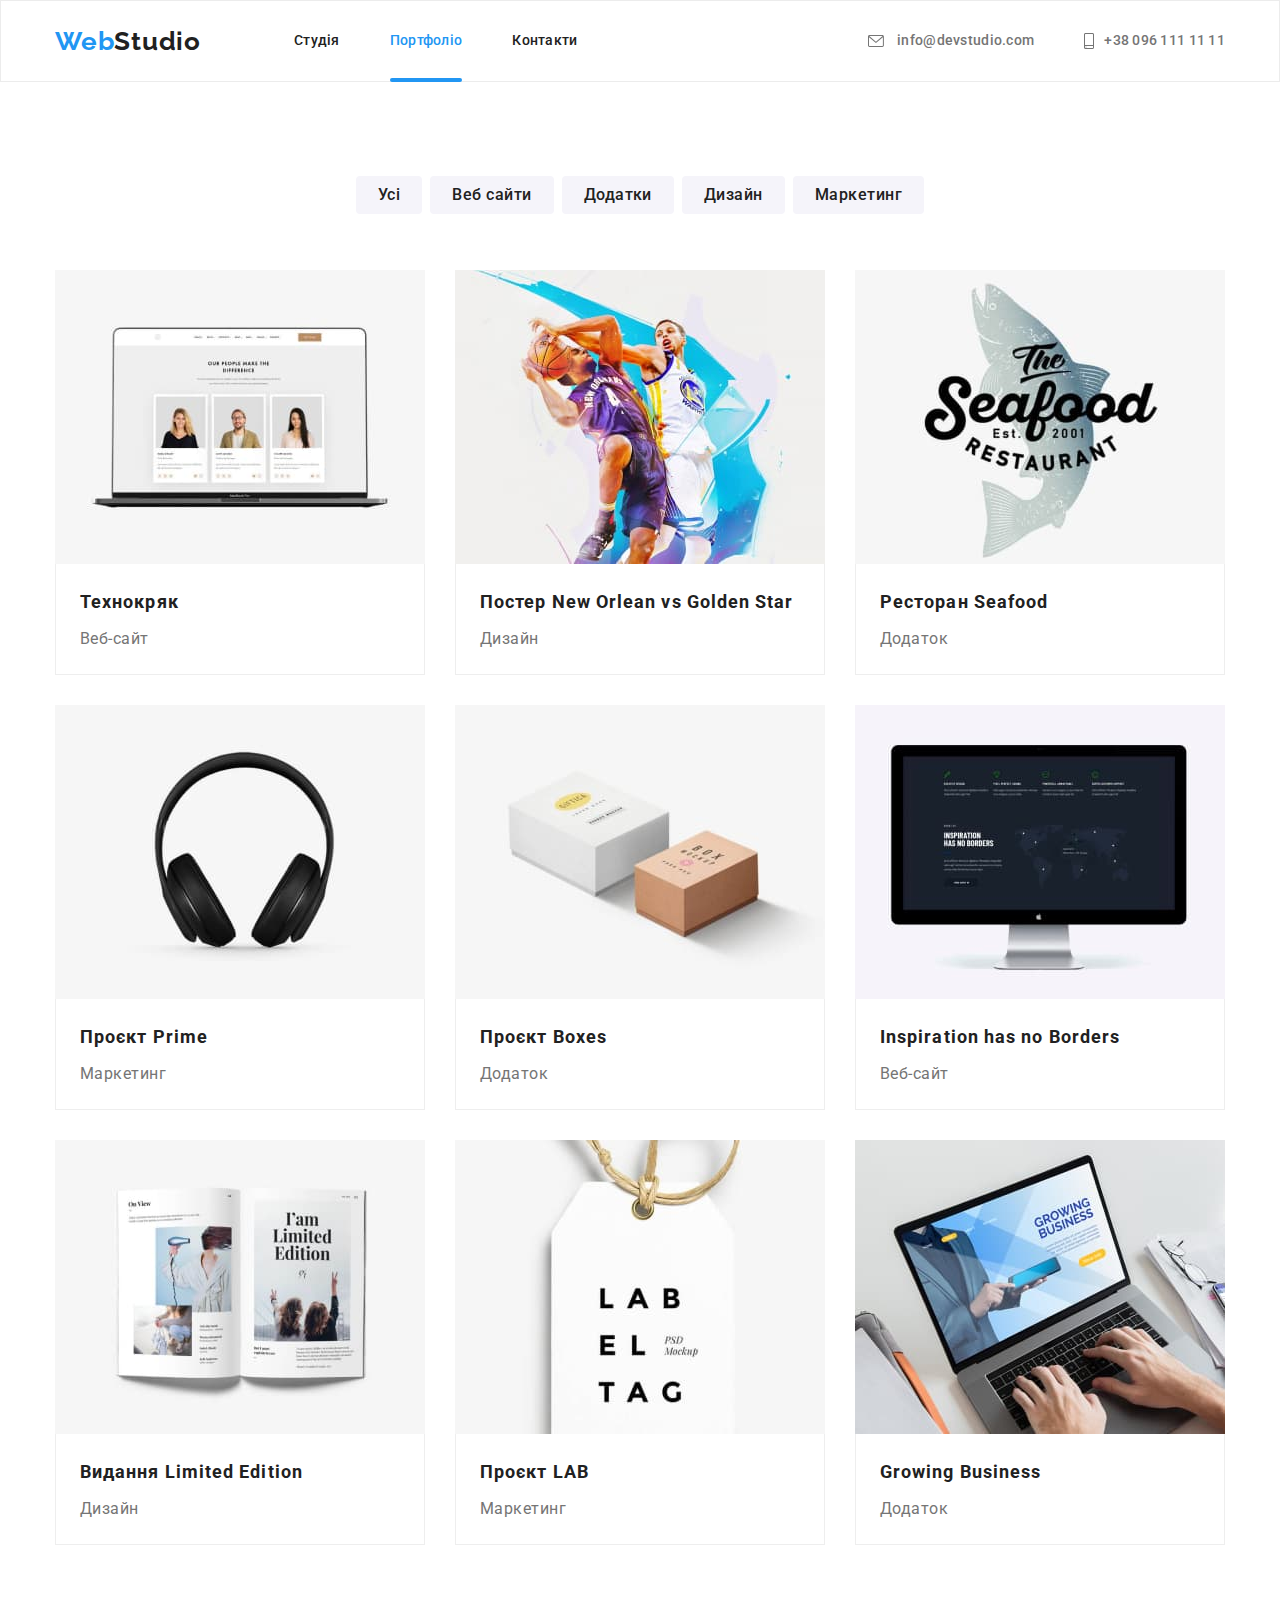
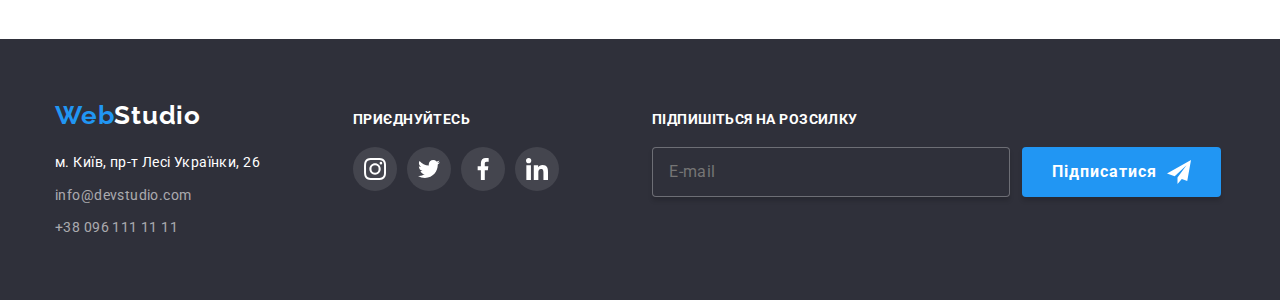
==== portfolio.html @ a276e7f0 "HW#7" ====
<!DOCTYPE html>
<html lang="uk">
  <head>
    <meta charset="UTF-8" />
    <meta http-equiv="X-UA-Compatible" content="IE=edge" />
    <meta name="viewport" content="width=device-width, initial-scale=1.0" />
    <title>Портфоліо</title>
    <link rel="preconnect" href="https://fonts.googleapis.com" />
    <link rel="preconnect" href="https://fonts.gstatic.com" crossorigin />
    <link
      href="https://fonts.googleapis.com/css2?family=Raleway:wght@700&family=Roboto:wght@400;500;700;900&display=swap"
      rel="stylesheet"
    />
    <link
      rel="stylesheet"
      href="https://cdnjs.cloudflare.com/ajax/libs/modern-normalize/1.1.0/modern-normalize.css"
    />
    <link rel="stylesheet" href="./css/styles.css" />
  </head>
  <body>
    <header class="head">
      <div class="container headbar">
        <nav class="nav-menu">
          <a href="./index.html" class="logo"
            >Web<span class="logo top">Studio</span></a
          >
          <ul class="pages-links">
            <li class="item">
              <a href="./index.html" class="link">Студія</a>
            </li>
            <li class="item">
              <a href="./portfolio.html" class="link current">Портфоліо</a>
            </li>
            <li class="item">
              <a href="" class="link">Контакти</a>
            </li>
          </ul>
        </nav>
        <ul class="contact-list">
          <li class="item">
            <a href="mailto:info@devstudio.com" class="link contact"
              ><svg class="icon" width="16" height="12">
                <use href="./images/sprite.svg#icon-mail"></use>
              </svg>
              info@devstudio.com
            </a>
          </li>
          <li class="item">
            <a href="tel:+380961111111" class="link contact"
              ><svg class="icon" width="10" height="16">
                <use href="./images/sprite.svg#icon-phone"></use></svg
              >+38 096 111 11 11</a
            >
          </li>
        </ul>
      </div>
    </header>
    <main class="main">
      <section class="section">
        <div class="container">
          <h1 class="hidden-title">Проєкти</h1>
          <div>
            <ul class="filters-bttns">
              <li class="filter">
                <button type="button" class="bttn">Усі</button>
              </li>
              <li class="filter">
                <button type="button" class="bttn">Веб сайти</button>
              </li>
              <li class="filter">
                <button type="button" class="bttn">Додатки</button>
              </li>
              <li class="filter">
                <button type="button" class="bttn">Дизайн</button>
              </li>
              <li class="filter">
                <button type="button" class="bttn">Маркетинг</button>
              </li>
            </ul>
          </div>
          <div>
            <ul class="projects">
              <li class="cards">
                <a href="">
                  <div class="card-block">
                    <img src="./images/img8.jpg" alt="Ноутбук" width="370" />
                    <p class="card-text">
                      Ресурс пропонує комплексні пропозиції з різним рівнем
                      функціоналу та сервісів. Все це дозволить відвідувачу
                      отримати вичерпні відомості про компанію чи приватну
                      особу.
                    </p>
                  </div>
                  <div class="pocket">
                    <h3 class="title">Технокряк</h3>
                    <p class="text">Веб-сайт</p>
                  </div></a
                >
              </li>
              <li class="cards">
                <a href="">
                  <div class="card-block">
                    <img
                      src="./images/img9.jpg"
                      alt="Баскетболісти"
                      width="370"
                    />
                    <p class="card-text">
                      Ресурс пропонує комплексні пропозиції з різним рівнем
                      функціоналу та сервісів. Все це дозволить відвідувачу
                      отримати вичерпні відомості про компанію чи приватну
                      особу.
                    </p>
                  </div>
                  <div class="pocket">
                    <h3 class="title">Постер New Orlean vs Golden Star</h3>
                    <p class="text">Дизайн</p>
                  </div>
                </a>
              </li>
              <li class="cards">
                <a href="">
                  <div class="card-block">
                    <img
                      src="./images/img10.jpg"
                      alt="Лого ресторана морська їжа"
                      width="370"
                    />
                    <p class="card-text">
                      Ресурс пропонує комплексні пропозиції з різним рівнем
                      функціоналу та сервісів. Все це дозволить відвідувачу
                      отримати вичерпні відомості про компанію чи приватну
                      особу.
                    </p>
                  </div>
                  <div class="pocket">
                    <h3 class="title">Ресторан Seafood</h3>
                    <p class="text">Додаток</p>
                  </div>
                </a>
              </li>
              <li class="cards">
                <a href="">
                  <div class="card-block">
                    <img
                      src="./images/img11.jpg"
                      alt="Навушникик"
                      width="370"
                    />
                    <p class="card-text">
                      Ресурс пропонує комплексні пропозиції з різним рівнем
                      функціоналу та сервісів. Все це дозволить відвідувачу
                      отримати вичерпні відомості про компанію чи приватну
                      особу.
                    </p>
                  </div>
                  <div class="pocket">
                    <h3 class="title">Проєкт Prime</h3>
                    <p class="text">Маркетинг</p>
                  </div>
                </a>
              </li>
              <li class="cards">
                <a href="">
                  <div class="card-block">
                    <img src="./images/img12.jpg" alt="Коробки" width="370" />
                    <p class="card-text">
                      Ресурс пропонує комплексні пропозиції з різним рівнем
                      функціоналу та сервісів. Все це дозволить відвідувачу
                      отримати вичерпні відомості про компанію чи приватну
                      особу.
                    </p>
                  </div>
                  <div class="pocket">
                    <h3 class="title">Проєкт Boxes</h3>
                    <p class="text">Додаток</p>
                  </div>
                </a>
              </li>
              <li class="cards">
                <a href="">
                  <div class="card-block">
                    <img src="./images/img13.jpg" alt="Монітор" width="370" />
                    <p class="card-text">
                      Ресурс пропонує комплексні пропозиції з різним рівнем
                      функціоналу та сервісів. Все це дозволить відвідувачу
                      отримати вичерпні відомості про компанію чи приватну
                      особу.
                    </p>
                  </div>
                  <div class="pocket">
                    <h3 class="title">Inspiration has no Borders</h3>
                    <p class="text">Веб-сайт</p>
                  </div>
                </a>
              </li>
              <li class="cards">
                <a href="">
                  <div class="card-block">
                    <img src="./images/img16.jpg" alt="Журнал" width="370" />
                    <p class="card-text">
                      Ресурс пропонує комплексні пропозиції з різним рівнем
                      функціоналу та сервісів. Все це дозволить відвідувачу
                      отримати вичерпні відомості про компанію чи приватну
                      особу.
                    </p>
                  </div>
                  <div class="pocket">
                    <h3 class="title">Видання Limited Edition</h3>
                    <p class="text">Дизайн</p>
                  </div>
                </a>
              </li>
              <li class="cards">
                <a href="">
                  <div class="card-block">
                    <img src="./images/img14.jpg" alt="Бірка" width="370" />
                    <p class="card-text">
                      Ресурс пропонує комплексні пропозиції з різним рівнем
                      функціоналу та сервісів. Все це дозволить відвідувачу
                      отримати вичерпні відомості про компанію чи приватну
                      особу.
                    </p>
                  </div>
                  <div class="pocket">
                    <h3 class="title">Проєкт LAB</h3>
                    <p class="text">Маркетинг</p>
                  </div>
                </a>
              </li>
              <li class="cards">
                <a href="">
                  <div class="card-block">
                    <img
                      src="./images/img15.jpg"
                      alt="Людина працює на ноутбуці"
                    />
                    <p class="card-text">
                      Ресурс пропонує комплексні пропозиції з різним рівнем
                      функціоналу та сервісів. Все це дозволить відвідувачу
                      отримати вичерпні відомості про компанію чи приватну
                      особу.
                    </p>
                  </div>
                  <div class="pocket">
                    <h3 class="title">Growing Business</h3>
                    <p class="text">Додаток</p>
                  </div>
                </a>
              </li>
            </ul>
          </div>
        </div>
      </section>
    </main>
    <footer class="footer">
      <div class="container">
        <div>
          <a href="./index.html" class="logo"
            >Web<span class="logo bottom">Studio</span></a
          >
          <address class="address">
            <ul class="list">
              <li class="item">
                <a
                  href="https://goo.gl/maps/kp1o5WoaLA6S5hVg9"
                  target="_blank"
                  rel="noreferrel noopener"
                  class="link"
                  >м. Київ, пр-т Лесі Українки, 26</a
                >
              </li>
              <li class="item">
                <a href="mailto:info@devstudio.com" class="link address"
                  >info@devstudio.com</a
                >
              </li>
              <li class="item">
                <a href="tel:+380961111111" class="link address"
                  >+38 096 111 11 11</a
                >
              </li>
            </ul>
          </address>
        </div>
        <div>
          <h2 class="title">Приєднуйтесь</h2>
          <ul class="social-links">
            <li>
              <a
                href="https://www.instagram.com/"
                target="_blank"
                rel="noreferrel noopener"
                class="link-icon"
                ><svg class="social-icon" width="22" height="22">
                  <use href="./images/sprite.svg#icon-instagram"></use></svg
              ></a>
            </li>
            <li>
              <a
                href="https://twitter.com/"
                target="_blank"
                rel="noreferrel noopener"
                class="link-icon"
                ><svg class="social-icon" width="22" height="22">
                  <use href="./images/sprite.svg#icon-twitter"></use></svg
              ></a>
            </li>
            <li>
              <a
                href="https://www.facebook.com/"
                target="_blank"
                rel="noreferrel noopener"
                class="link-icon"
                ><svg class="social-icon" width="22" height="22">
                  <use href="./images/sprite.svg#icon-facebook"></use></svg
              ></a>
            </li>
            <li>
              <a
                href="https://www.linkedin.com/"
                target="_blank"
                rel="noreferrel noopener"
                class="link-icon"
                ><svg class="social-icon" width="22" height="22">
                  <use href="./images/sprite.svg#icon-linkedin"></use></svg
              ></a>
            </li>
          </ul>
        </div>
        <div>
          <form class="subscription">
            <p>Підпишіться на розсилку</p>
            <label class="visually-hidden" for="field">E-mail</label>
            <div>
              <input
                type="text"
                placeholder="E-mail"
                class="field"
                name="field"
                id="field"
              /><button type="submit" class="bttn">
                Підписатися<svg width="24" height="24" class="send-icon">
                  <use href="./images/icons.svg#icon-send"></use>
                </svg>
              </button>
            </div>
          </form>
        </div>
      </div>
    </footer>
  </body>
</html>
---- css/styles.css ----
/* Цвета 
accent-blue-color #2196F3; 
header-background: #FFFFFF;
body-background: #F5F5F5
footer-background: #2F303A;
text-color: #212121
secondary-text-color: #757575;
contancts-txt-clr: rgba(255, 255, 255, 0.6);
*/
:root {
  --accent-blue-color: #2196f3;
  --header-background: #ffffff;
  --body-background: #f5f5f5;
  --footer-background: #2f303a;
  --text-color: #212121;
  --secondary-text-color: #757575;
  --contancts-txt-clr: rgba(255, 255, 255, 0.6);
  --button-color: #f5f4fa;
  --buton-active-color: #188ce8;
  --social-links-color: #afb1b8;
  --cubic-bezier: cubic-bezier(0.4, 0, 0.2, 1);
}

body {
  background-color: var(--body-background);
  font-family: Roboto, sans-serif;
  color: var(--text-color);
}

header {
  border: 1px solid #ececec;
}

h1,
h2,
h3,
h4,
h5,
h6,
p {
  margin-top: 0;
  margin-bottom: 0;
}

img {
  display: block;
  max-width: 100%;
}

ul {
  list-style: none;
  margin: 0;
  padding: 0;
}

a,
.link {
  /* display: block; */
  color: inherit;
  text-decoration: none;
  font-style: normal;
  transition: color 250ms var(--cubic-bezier);
}

.icon {
  margin-right: 10px;
  fill: currentColor;
  vertical-align: middle;
}

.section {
  padding-top: 94px;
  padding-bottom: 94px;
  margin: 0 auto;
}

.section.examples {
  padding-top: 0;
}

.example-block {
  position: relative;
}

.example-text {
  position: absolute;
  bottom: 0;
  left: 0;
  width: 100%;
  height: 70px;
  font-weight: 700;
  font-size: 14px;
  text-align: center;
  padding-top: 27px;
  padding-bottom: 27px;
  letter-spacing: 0.03em;
  text-transform: uppercase;
  color: var(--header-background);
  background: rgba(47, 48, 58, 0.8);
}

.main {
  background-color: var(--header-background);
}

.hero.section {
  padding-top: 200px;
  padding-bottom: 200px;
  text-align: center;
  background-image: linear-gradient(
      rgba(47, 48, 58, 0.4),
      rgba(47, 48, 58, 0.4)
    ),
    url(../images/hero-bcg.jpg);
  max-width: 1600px;
}

.hero-title {
  margin-bottom: 30px;
  font-weight: 900;
  font-size: 44px;
  line-height: 1.36;
  text-align: center;
  letter-spacing: 0.06em;
  text-transform: uppercase;
  color: var(--header-background);
}

.backdrop {
  position: fixed;
  top: 0;
  left: 0;
  width: 100%;
  height: 100%;
  background: rgba(0, 0, 0, 0.2);
  z-index: 1;
  visibility: visible;
  opacity: 1;
  transition: opacity 250ms var(--cubic-bezier),
    visibility 250ms var(--cubic-bezier);
}

.backdrop.is-hidden {
  visibility: hidden;
  opacity: 0;
  pointer-events: none;
}

.modal {
  position: absolute;
  top: 50%;
  left: 50%;
  transform: translate(-50%, -50%) scale(1);
  width: 528px;
  height: 581px;
  padding: 40px;
  background: #ffffff;
  box-shadow: 0px 1px 3px rgba(0, 0, 0, 0.12), 0px 1px 1px rgba(0, 0, 0, 0.14),
    0px 2px 1px rgba(0, 0, 0, 0.2);
  border-radius: 4px;
  transition: transform 250ms var(--cubic-bezier);
}

.backdrop.is-hidden .modal {
  transform: translate(-50%, -50%) scale(1.1);
}
.close-bttn {
  display: flex;
  justify-content: center;
  align-items: center;
  position: absolute;
  top: 8px;
  right: 8px;
  padding: 0;
  margin: 0;
  width: 30px;
  height: 30px;
  background-color: var(--header-background);
  border: 1px solid rgba(0, 0, 0, 0.1);
  border-radius: 50%;
  transform: scale(1);
  transition: transform 250ms var(--cubic-bezier),
    color 250ms var(--cubic-bezier);
}

.icon-close {
  fill: currentColor;
}

.close-bttn:hover,
.close-bttn:focus {
  cursor: pointer;
  transform: scale(1.1);
  color: var(--accent-blue-color);
}

.order-form p {
  margin-bottom: 12px;
  font-weight: 700;
  font-size: 20px;
  text-align: center;
  letter-spacing: 0.03em;
}

.form-block {
  position: relative;
  margin-bottom: 10px;
}

.form-block .icon {
  position: absolute;
  top: 50%;
  left: 12px;
  transform: translateY(-50%);
  fill: currentColor;
  transition: fill 250ms var(--cubic-bezier);
}

.form-block input:focus + .icon {
  fill: var(--accent-blue-color);
}
.order-form label {
  display: block;
  margin-bottom: 4px;
  text-align: left;
  font-size: 12px;
  line-height: 1.17;
  letter-spacing: 0.01em;
  color: var(--secondary-text-color);
}

.form-block input,
.order-form textarea {
  width: 100%;
  height: 40px;
  padding: 12px 42px;
  font-size: 12px;
  border: 1px solid rgba(33, 33, 33, 0.2);
  border-radius: 4px;
  outline: initial;
  transition: border 250ms var(--cubic-bezier);
}

.order-form textarea {
  resize: none;
  height: 120px;
  padding: 12px 16px;
  margin-bottom: 20px;
}

.order-form textarea::placeholder {
  font-size: 12px;
  line-height: 1.17;
  letter-spacing: 0.01em;
  color: rgba(117, 117, 117, 0.5);
}

.visually-hidden {
  position: absolute;
  width: 1px;
  height: 1px;
  margin: -1px;
  border: 0;
  padding: 0;

  white-space: nowrap;
  clip-path: inset(100%);
  clip: rect(0 0 0 0);
  overflow: hidden;
}

.order-form .agree-text {
  display: flex;
  align-items: center;
  justify-content: center;
  margin-bottom: 30px;
  font-size: 14px;
  line-height: 1.71;
  letter-spacing: 0.03em;
}

.check-icon {
  display: inline-block;
  width: 16px;
  height: 15px;
  margin-right: 8px;
  border: 2px solid var(--text-color);
  border-radius: 2px;
  transition: border 250ms var(--cubic-bezier),
    backgroun-color 250ms var(--cubic-bezier);
}

.agree-checkbox:checked ~ .check-icon {
  border-color: var(--accent-blue-color);
  background-color: var(--accent-blue-color);
}

.agree-checkbox:focus ~ .check-icon {
  outline: 1px solid var(--accent-blue-color);
}
.agree-text a {
  margin-left: 5px;
  color: var(--accent-blue-color);
  text-decoration: underline;
}

.order-form .bttn {
  padding: 10px 52px;
}
.benefit {
  margin-top: 0;
  margin-bottom: 10px;
  font-weight: 700;
  font-size: 14px;
  line-height: 1.14;
  letter-spacing: 0.03em;
  text-transform: uppercase;
}

.benefit-text {
  margin-top: 0;
  margin-bottom: 0;
  font-size: 14px;
  line-height: 1.71;
  letter-spacing: 0.03em;

  color: var(--secondary-text-color);
}

.benefit-list,
.examples-list,
.team-list {
  display: flex;
  gap: 30px;
}

/* .benefit-list > .item:last-child {
  margin-right: 0;
} */

.work-examples,
.ours-team {
  margin-bottom: 50px;
  font-weight: 700;
  font-size: 36px;
  line-height: 1.16;
  text-align: center;
  letter-spacing: 0.03em;
}

.team {
  background-color: var(--button-color);
}

.name {
  margin-bottom: 10px;
  font-weight: 500;
  font-size: 16px;
  line-height: 1.18;
  letter-spacing: 0.03em;
}

.name-text {
  margin-bottom: 16px;
  line-height: 1.18;
  letter-spacing: 0.03em;
  color: var(--secondary-text-color);
}

.team-pocket {
  text-align: center;
  padding: 30px 15px;
}

.team-card {
  background-color: var(--header-background);
  border-bottom-left-radius: 4px;
  border-bottom-right-radius: 4px;
  box-shadow: 0px 1px 3px rgba(0, 0, 0, 0.12), 0px 1px 1px rgba(0, 0, 0, 0.14),
    0px 2px 1px rgba(0, 0, 0, 0.2);
}

.social-links {
  display: flex;
  gap: 10px;
  justify-content: center;
}

.link-icon {
  display: flex;
  width: 44px;
  height: 44px;
  border-radius: 50%;
  justify-content: center;
  align-items: center;
  color: var(--social-links-color);

  transition: color 250ms var(--cubic-bezier),
    background-color 250ms var(--cubic-bezier);
}

.link-icon:hover,
.link-icon:focus {
  background-color: var(--accent-blue-color);
  color: var(--header-background);
}
.social-icon {
  fill: currentColor;
}

.logo {
  font-family: "Raleway";
  font-style: normal;
  font-weight: 700;
  font-size: 26px;
  line-height: 1.19;
  color: var(--accent-blue-color);
  text-decoration: none;
  letter-spacing: 0.03em;
}

.bttn {
  padding: 10px 32px;
  font-weight: 700;
  line-height: 1.88;
  align-items: center;
  text-align: center;
  letter-spacing: 0.06em;
  color: var(--header-background);
  background-color: var(--accent-blue-color);
  border-radius: 4px;
  border: none;
  cursor: pointer;
  box-shadow: 0px 4px 4px rgba(0, 0, 0, 0.15);

  transition: background-color 250ms var(--cubic-bezier);
}

.hero.bttn {
  background-color: var(--accent-blue-color);
}

.bttn:hover,
.bttn:focus {
  background-color: var(--buton-active-color);
}

.filter > .bttn {
  padding: 6px 22px;
  font-weight: 500;
  line-height: 1.62;
  letter-spacing: 0.03em;
  color: var(--text-color);
  background: var(--button-color);
  border-radius: 4px;
  border: none;
  box-shadow: none;
  margin-left: 0;
  margin-right: 0;
  /* transform: scaleX(1); */
  transition: 
  /* transform 250ms var(--cubic-bezier), */ bacground-color 250ms
      var(--cubic-bezier),
    box-shadow 250ms var(--cubic-bezier);
}

.filters-bttns {
  display: flex;
  justify-content: center;
  gap: 8px;
  margin-bottom: 56px;
}

.filter > .bttn:hover,
.filter > .bttn:focus {
  /* transform: scaleX(1.02); */
  color: #ffffff;
  background-color: var(--accent-blue-color);
  box-shadow: 0px 2px 2px 0px #0000001f, 0px 1px 2px 0px #00000014,
    0px 3px 1px 0px #0000001a;
  cursor: pointer;
}

.pocket .title {
  margin-bottom: 4px;
  font-weight: 700;
  font-size: 18px;
  line-height: 2;
  letter-spacing: 0.06em;
}
.text {
  line-height: 1.87;
  letter-spacing: 0.03em;
  color: var(--secondary-text-color);
}

/*  Лого та лінки*/

.logo.top {
  color: var(--text-color);
}

/* Шапка */
.head {
  background-color: var(--header-background);
  font-weight: 500;
  font-size: 14px;
  line-height: 1.14;
  letter-spacing: 0.02em;
}

.link.contact {
  color: var(--secondary-text-color);
}
.link:hover,
.link:focus,
.link.address:hover,
.link.address:focus {
  color: var(--accent-blue-color);
}

.link.current {
  position: relative;
  color: var(--accent-blue-color);
}

.link.current::after {
  content: "";
  position: absolute;
  bottom: -1px;
  left: 0;
  width: 100%;
  height: 4px;
  background: #2196f3;
  border-radius: 2px;
}

.pages-links > .item > .link {
  display: block;
  padding: 32px 0;
}
/* Підвал */

.footer {
  padding-top: 60px;
  padding-bottom: 60px;
}

.footer,
.hero {
  background-color: var(--footer-background);
}

.footer > .container {
  display: flex;
  gap: 93px;
  align-items: baseline;
}

.footer > .container .logo {
  display: inline-block;
  height: 31px;
  margin-bottom: 20px;
}

.logo.bottom, a[href="https://goo.gl/maps/kp1o5WoaLA6S5hVg9"]
{
  color: var(--header-background);
}

.address {
  font-size: 14px;
  line-height: 1.71;
  letter-spacing: 0.03em;
}

.address .item:not(:last-child) {
  margin-bottom: 9px;
}
.link.address {
  color: var(--contancts-txt-clr);
}

.footer .title {
  font-size: 14px;
  line-height: 1.17;
  letter-spacing: 0.03em;
  text-transform: uppercase;
  color: var(--header-background);
  margin-top: 12px;
  margin-bottom: 20px;
}

.subscription p {
  display: block;
  margin-bottom: 20px;
  font-family: "Roboto";
  font-style: normal;
  font-weight: 700;
  font-size: 14px;
  line-height: 16px;
  letter-spacing: 0.03em;
  text-transform: uppercase;

  color: #ffffff;
}

.field {
  width: 358px;
  height: 50px;
  padding: 15px 16px;
  margin-right: 12px;
  background: var(--footer-background);
  box-shadow: 0px 4px 4px rgba(0, 0, 0, 0.15);
  border: 1px solid rgba(255, 255, 255, 0.3);
  border-radius: 4px;
  outline: initial;
  letter-spacing: 0.03em;
  color: rgba(255, 255, 255, 0.6);
}

.subscription > div {
  display: flex;
  align-items: flex-end;
}
.field:focus,
.form-block input:focus,
.order-form textarea:focus {
  border: 1px solid var(--accent-blue-color);
}

.subscription .bttn {
  padding: 10px 30px;
}

.send-icon {
  margin-left: 10px;
  vertical-align: middle;
}

.footer .link-icon {
  color: var(--header-background);
  background-color: rgba(255, 255, 255, 0.1);
}

.footer .link-icon:hover,
.footer .link-icon:focus {
  background-color: var(--accent-blue-color);
}

.container {
  max-width: 1200px;
  margin: 0 auto;
  padding: 0 15px;
}

.container.headbar,
.nav-menu {
  display: flex;
  align-items: center;
}

.contact-list {
  display: flex;
  margin-left: auto;
}

.contact-list > .item + .item {
  margin-left: 50px;
}

.pages-links {
  display: flex;
  margin-left: 93px;
}

.pages-links > .item + .item {
  margin-left: 50px;
}

.projects {
  display: flex;
  flex-wrap: wrap;
  gap: 30px;
}

.cards > a {
  transition: box-shadow 250ms var(--cubic-bezier);
}

.card-block {
  position: relative;
  overflow: hidden;
}

.card-text {
  position: absolute;
  top: 0;
  left: 0;
  width: 100%;
  height: 100%;
  padding: 63px 24px;
  font-size: 18px;
  line-height: 1.56;
  letter-spacing: 0.03em;

  color: var(--header-background);
  background: rgba(33, 150, 243, 0.9);

  transform: translateY(101%);
  transition: transform 250ms var(--cubic-bezier);
}

.cards > a:hover,
.cards > a:focus {
  box-shadow: 1px 4px 6px 0px #00000029, 0px 4px 4px 0px #0000000f,
    0px 1px 1px 0px #0000001f;
}

.cards > a:hover .card-text,
.cards > a:focus .card-text {
  transform: translateY(0);
}

.hidden-title {
  margin-top: 0;
  font-size: 0em;
  color: transparent;
}

.pocket {
  padding-top: 20px;
  padding-right: 24px;
  padding-bottom: 20px;
  padding-left: 24px;
  border: 1px solid #eeeeee;
  border-top: none;
}

.card-box {
  display: flex;
  min-width: 270px;
  height: 120px;
  margin-bottom: 30px;
  border-radius: 4px;
  justify-content: center;
  align-items: center;
  background-color: var(--button-color);
}

.clients-list {
  display: flex;
  gap: 30px;
  justify-content: center;
}

.client-link {
  display: flex;
  width: 170px;
  height: 92px;
  justify-content: center;
  align-items: center;
  border: 1px solid var(--social-links-color);
  border-radius: 4px;
  color: var(--social-links-color);
  transition: border 250ms var(--cubic-bezier), color 250ms var(--cubic-bezier);
}

.client-link:hover,
.client-link:focus {
  border: 1px solid var(--accent-blue-color);
  color: var(--accent-blue-color);
}

.client-icon {
  fill: currentColor;
}

.title.clients {
  margin-bottom: 50px;
  font-size: 36px;
  line-height: 1.16;
  text-align: center;
  letter-spacing: 0.03em;
}
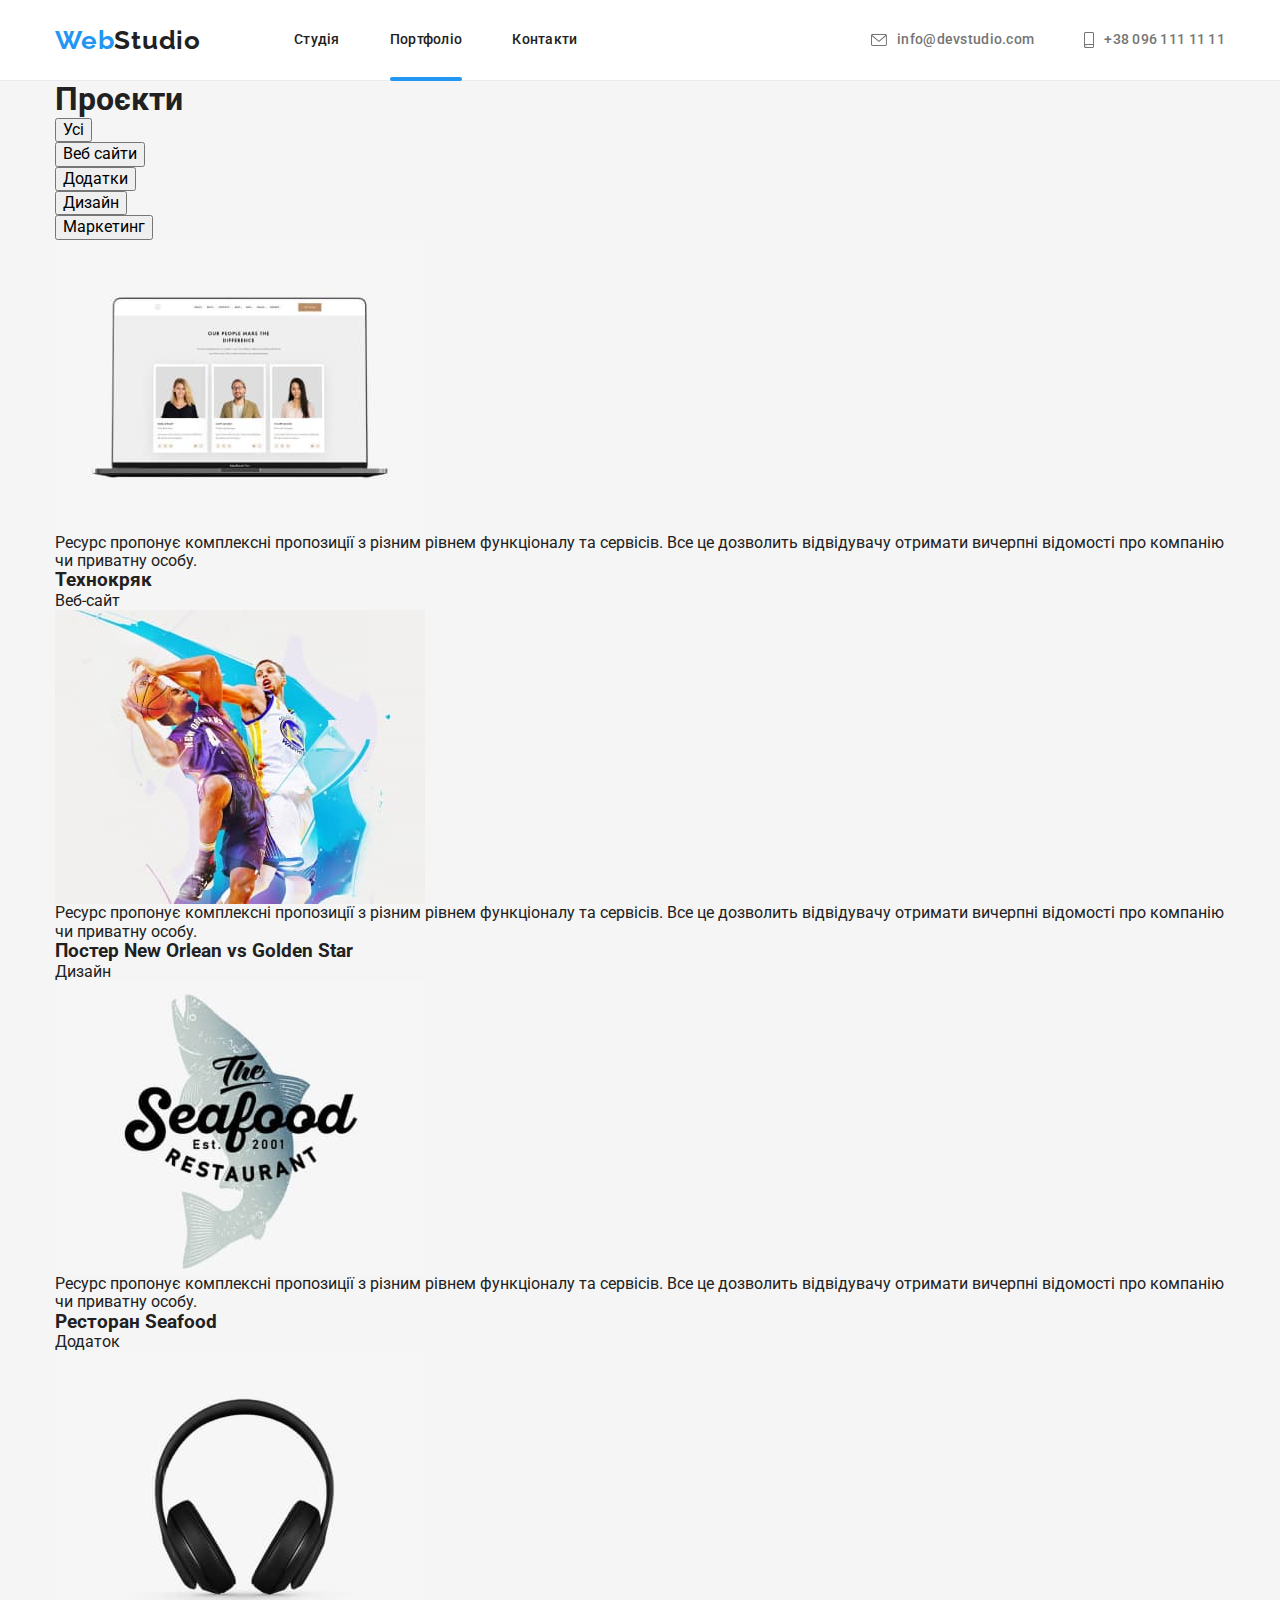
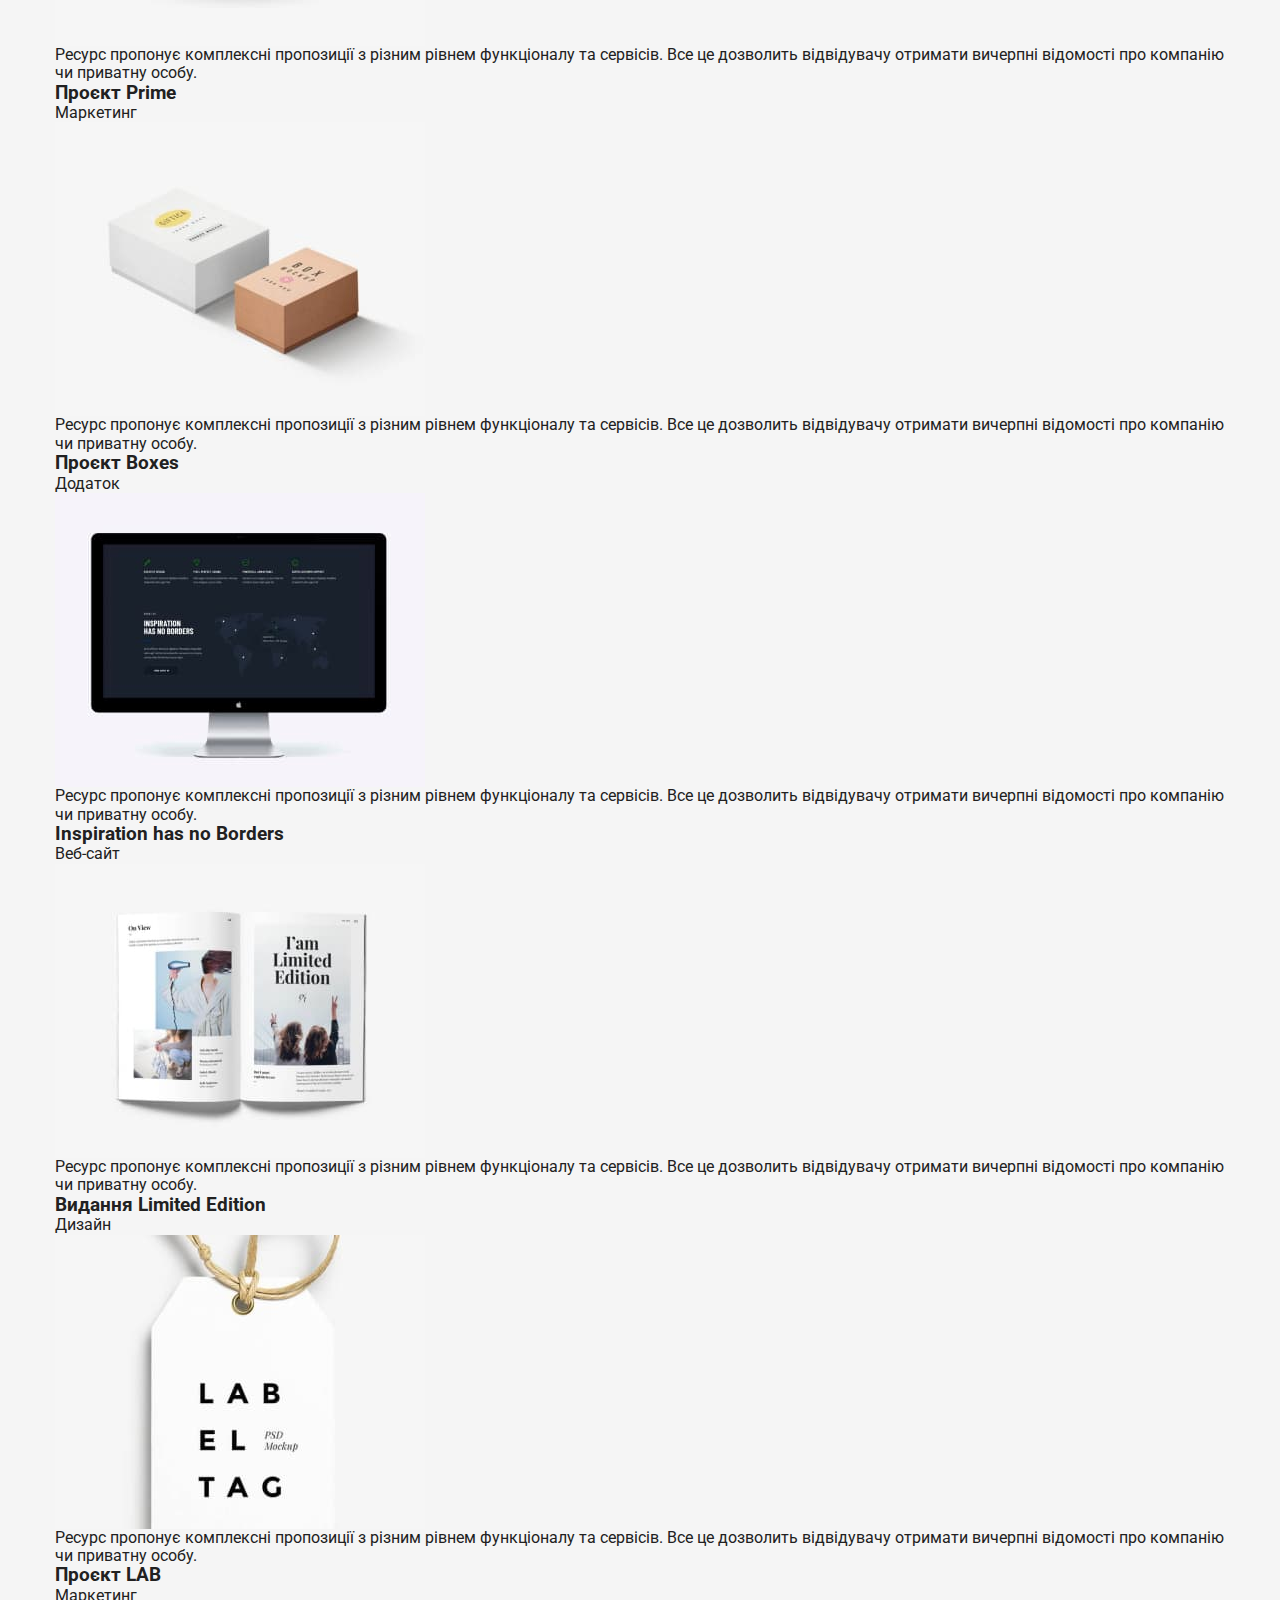
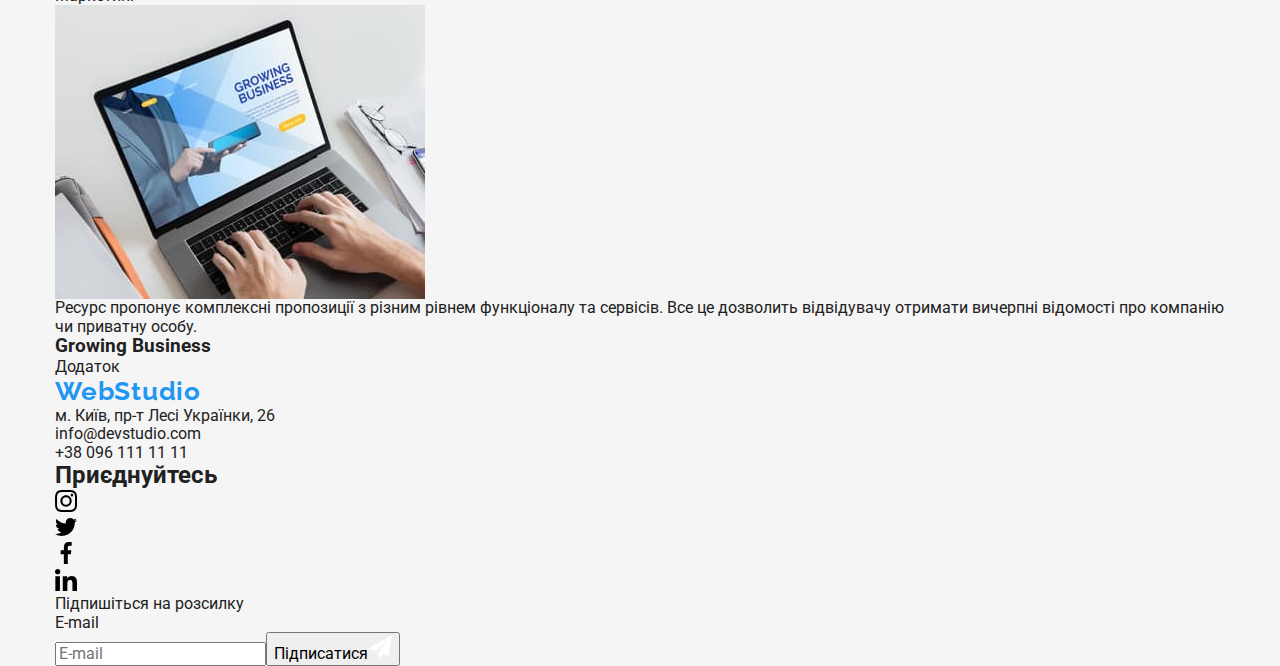
==== commit c99ee510: "Update portfolio.html" ====
--- a/portfolio.html
+++ b/portfolio.html
@@ -5,49 +5,41 @@
     <meta http-equiv="X-UA-Compatible" content="IE=edge" />
     <meta name="viewport" content="width=device-width, initial-scale=1.0" />
     <title>Портфоліо</title>
-    <link rel="preconnect" href="https://fonts.googleapis.com" />
-    <link rel="preconnect" href="https://fonts.gstatic.com" crossorigin />
-    <link
-      href="https://fonts.googleapis.com/css2?family=Raleway:wght@700&family=Roboto:wght@400;500;700;900&display=swap"
-      rel="stylesheet"
-    />
-    <link
-      rel="stylesheet"
-      href="https://cdnjs.cloudflare.com/ajax/libs/modern-normalize/1.1.0/modern-normalize.css"
-    />
-    <link rel="stylesheet" href="./css/styles.css" />
+    <link rel="stylesheet" href="./css/main.min.css" />
   </head>
   <body>
-    <header class="head">
-      <div class="container headbar">
-        <nav class="nav-menu">
+    <header class="header">
+      <div class="container header__container">
+        <nav class="nav">
           <a href="./index.html" class="logo"
-            >Web<span class="logo top">Studio</span></a
+            >Web<span class="logo__header">Studio</span></a
           >
-          <ul class="pages-links">
-            <li class="item">
-              <a href="./index.html" class="link">Студія</a>
-            </li>
-            <li class="item">
-              <a href="./portfolio.html" class="link current">Портфоліо</a>
-            </li>
-            <li class="item">
-              <a href="" class="link">Контакти</a>
+          <ul class="nav__list">
+            <li>
+              <a href="./index.html" class="nav__link">Студія</a>
+            </li>
+            <li>
+              <a href="./portfolio.html" class="nav__link nav__link--current"
+                >Портфоліо</a
+              >
+            </li>
+            <li>
+              <a href="" class="nav__link">Контакти</a>
             </li>
           </ul>
         </nav>
-        <ul class="contact-list">
-          <li class="item">
-            <a href="mailto:info@devstudio.com" class="link contact"
-              ><svg class="icon" width="16" height="12">
+        <ul class="contact">
+          <li>
+            <a href="mailto:info@devstudio.com" class="contact__link"
+              ><svg class="contact__icon" width="16" height="12">
                 <use href="./images/sprite.svg#icon-mail"></use>
               </svg>
               info@devstudio.com
             </a>
           </li>
-          <li class="item">
-            <a href="tel:+380961111111" class="link contact"
-              ><svg class="icon" width="10" height="16">
+          <li>
+            <a href="tel:+380961111111" class="contact__link"
+              ><svg class="contact__icon" width="10" height="16">
                 <use href="./images/sprite.svg#icon-phone"></use></svg
               >+38 096 111 11 11</a
             >
--- a/css/main.min.css
+++ b/css/main.min.css
@@ -0,0 +1 @@
+@import"https://fonts.googleapis.com/css2?family=Raleway:wght@700&family=Roboto:wght@400;500;700;900&display=swap";@import"https://cdnjs.cloudflare.com/ajax/libs/modern-normalize/1.1.0/modern-normalize.css";body{background-color:#f5f5f5;font-family:Roboto,sans-serif;color:#212121}header{border-bottom:1px solid #ececec}h1,h2,h3,h4,h5,h6,p{margin-top:0;margin-bottom:0}img{display:block;max-width:100%}ul{list-style:none;margin:0;padding:0}a{color:inherit;text-decoration:none;font-style:normal;-webkit-transition:color 250ms var(--cubic-bezier);transition:color 250ms var(--cubic-bezier)}.logo{font-family:"Raleway";font-style:normal;font-weight:700;font-size:26px;line-height:1.19;color:#2196f3;text-decoration:none;letter-spacing:.03em}.logo__header{color:#212121}.logo__footer{color:#fff}.header{font-weight:500;font-size:14px;line-height:1.14;letter-spacing:.02em;background-color:#fff}.header__container,.nav{display:-webkit-box;display:-ms-flexbox;display:flex;-webkit-box-align:center;-ms-flex-align:center;align-items:center}.nav__list{display:-webkit-box;display:-ms-flexbox;display:flex;margin-left:93px;gap:50px}.nav__link{display:block;padding:32px 0;-webkit-transition:color 250ms cubic-bezier(0.4, 0, 0.2, 1);transition:color 250ms cubic-bezier(0.4, 0, 0.2, 1)}.nav__link:hover,.nav__link:focus{color:#2196f3}.nav__link--current{position:relative;color:var(--accent-blue-color)}.nav__link--current::after{content:"";position:absolute;bottom:-1px;left:0;width:100%;height:4px;background:#2196f3;border-radius:2px}.contact{display:-webkit-box;display:-ms-flexbox;display:flex;gap:50px;margin-left:auto;color:#757575}.contact__link{display:-webkit-box;display:-ms-flexbox;display:flex;-webkit-box-align:center;-ms-flex-align:center;align-items:center;-webkit-transition:color 250ms cubic-bezier(0.4, 0, 0.2, 1);transition:color 250ms cubic-bezier(0.4, 0, 0.2, 1)}.contact__link:hover,.contact__link:focus{color:#2196f3}.contact__icon{margin-right:10px;fill:currentColor}.contact__icon:hover,.contact__icon:focus{fill:currentColor}.container{max-width:1200px;margin:0 auto;padding:0 15px}/*# sourceMappingURL=main.min.css.map */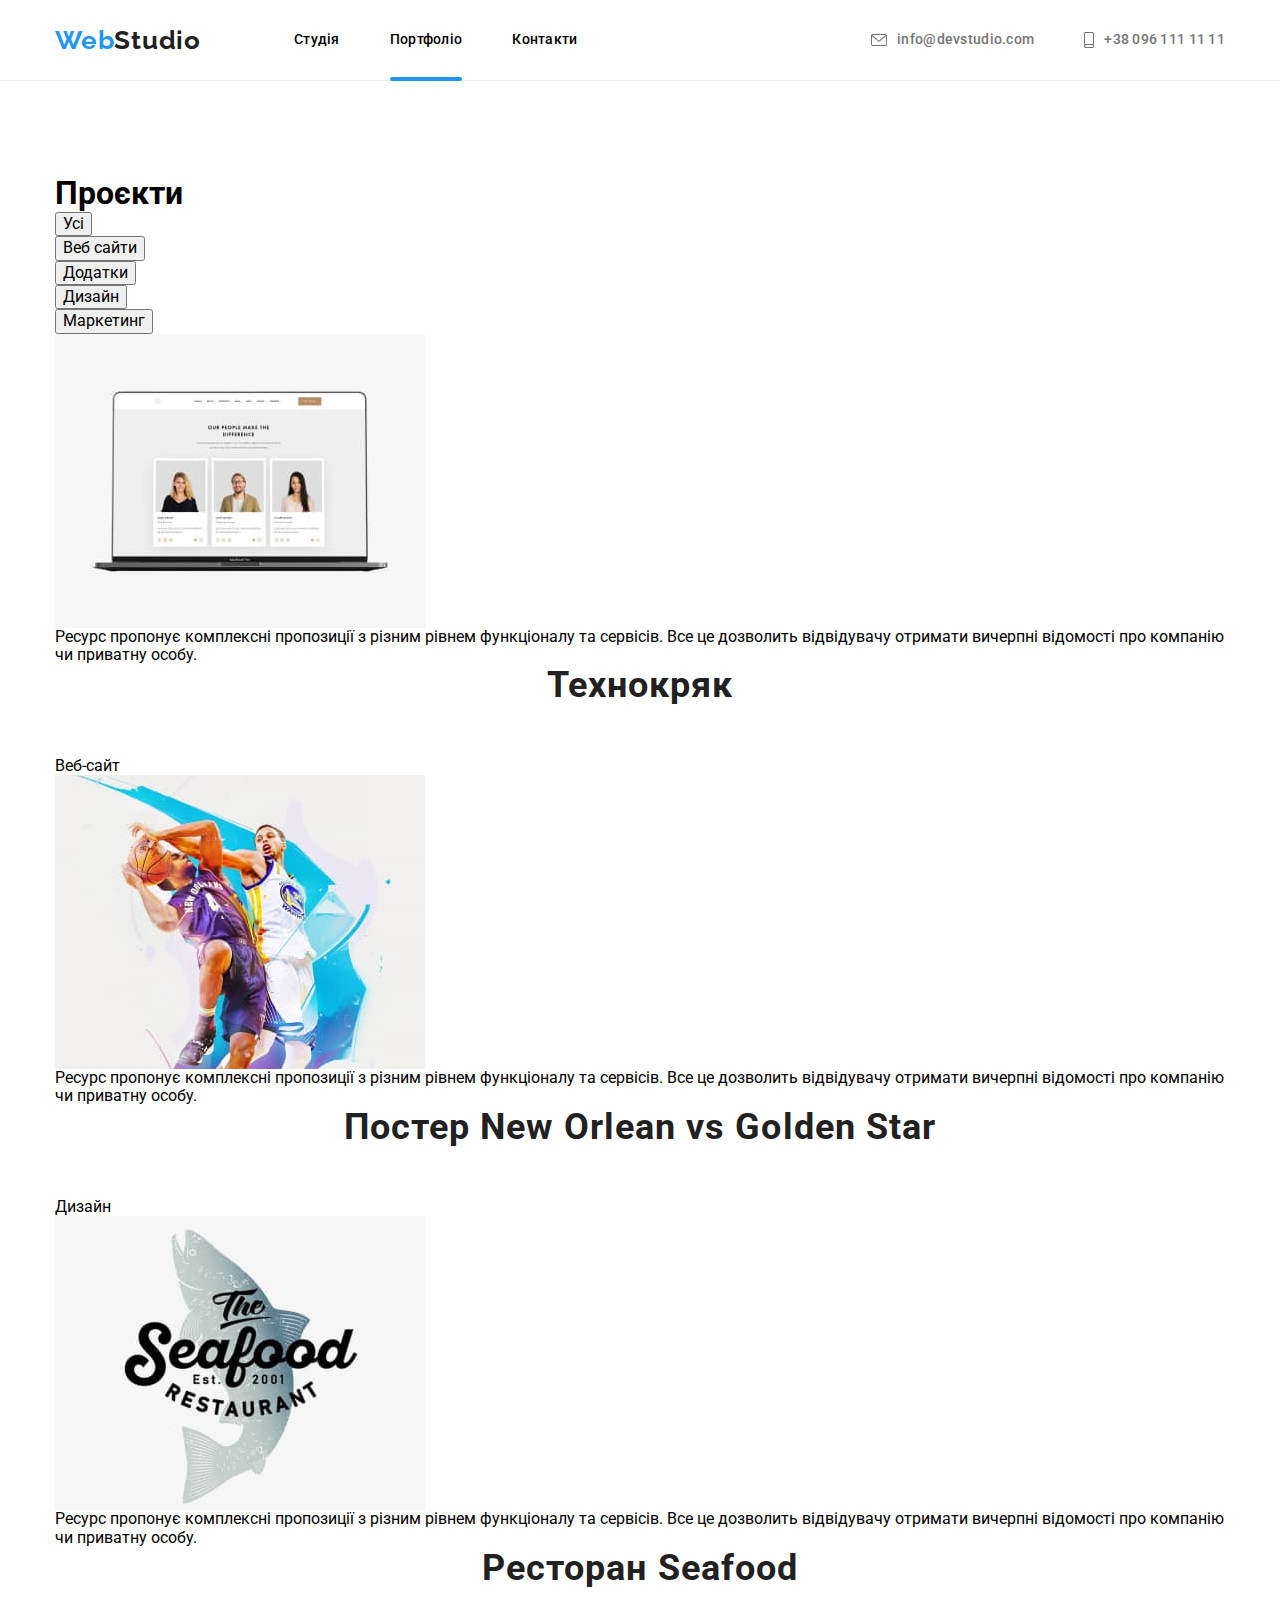
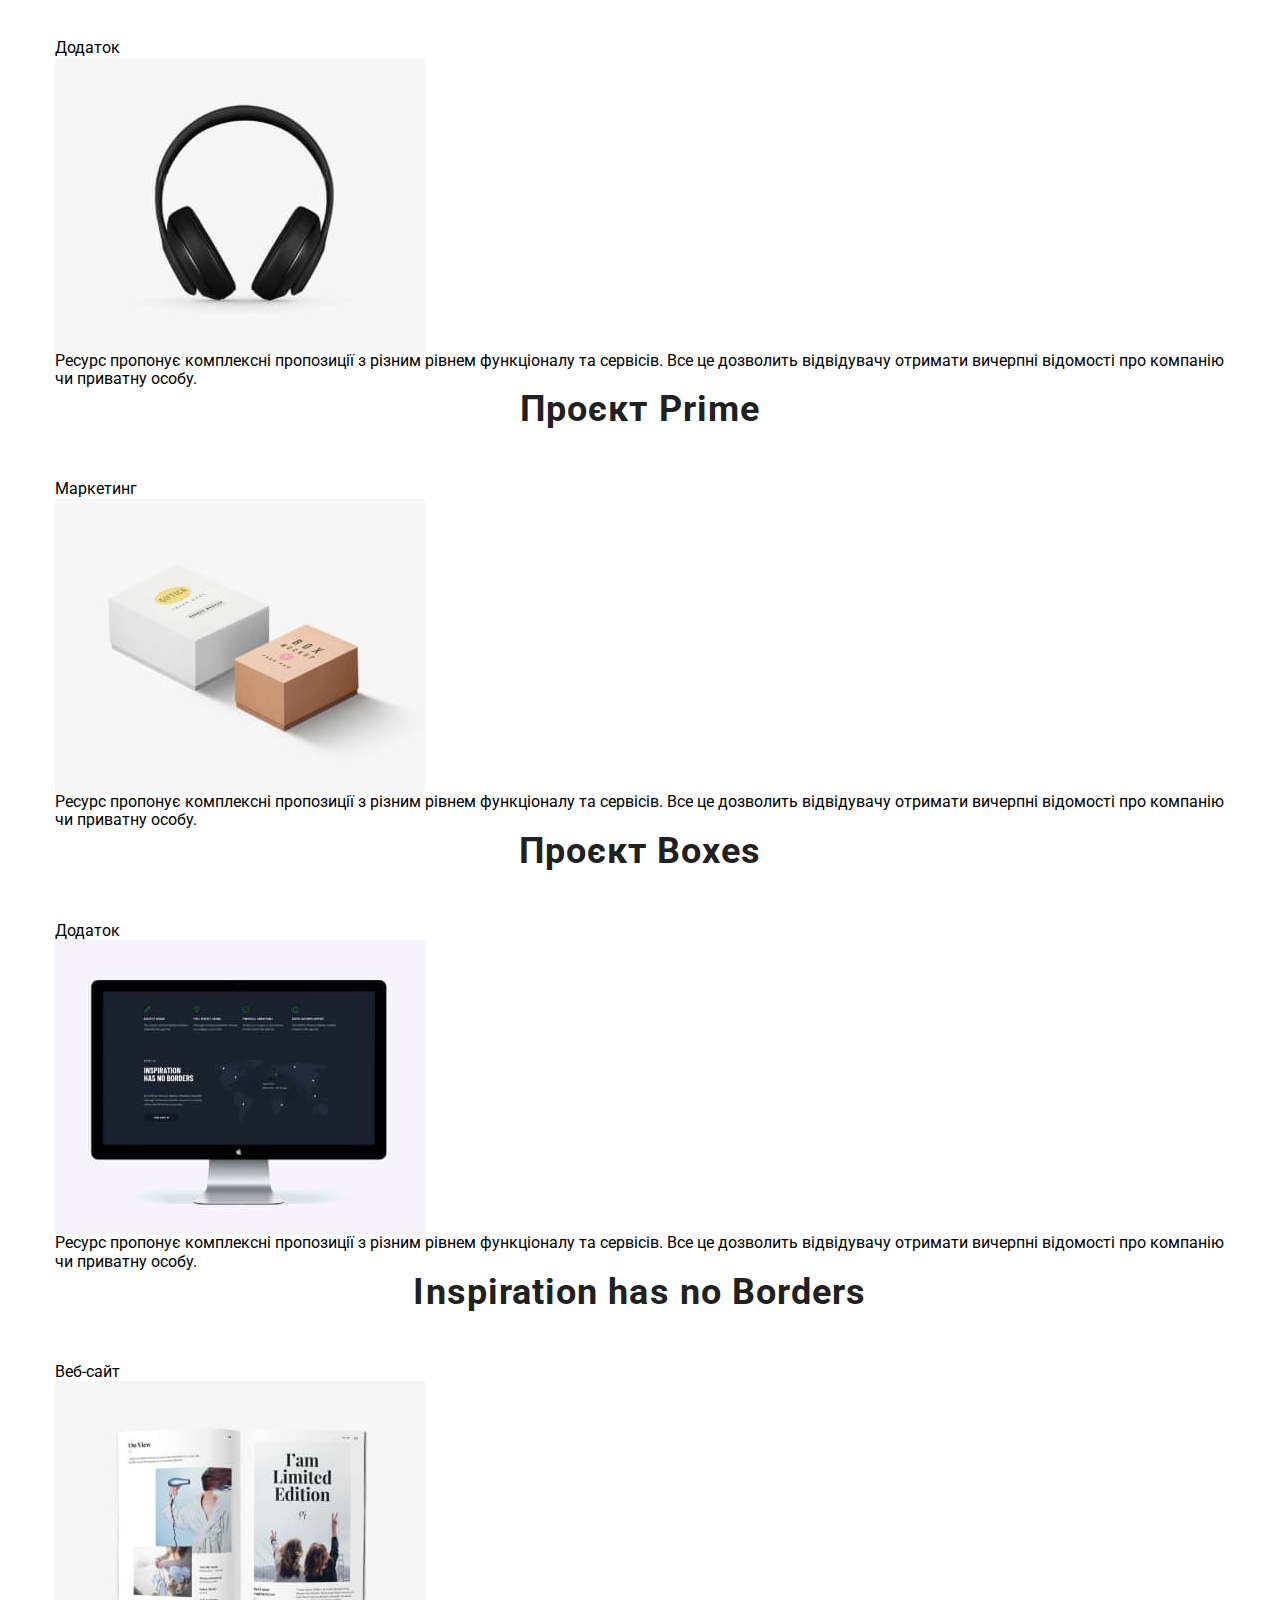
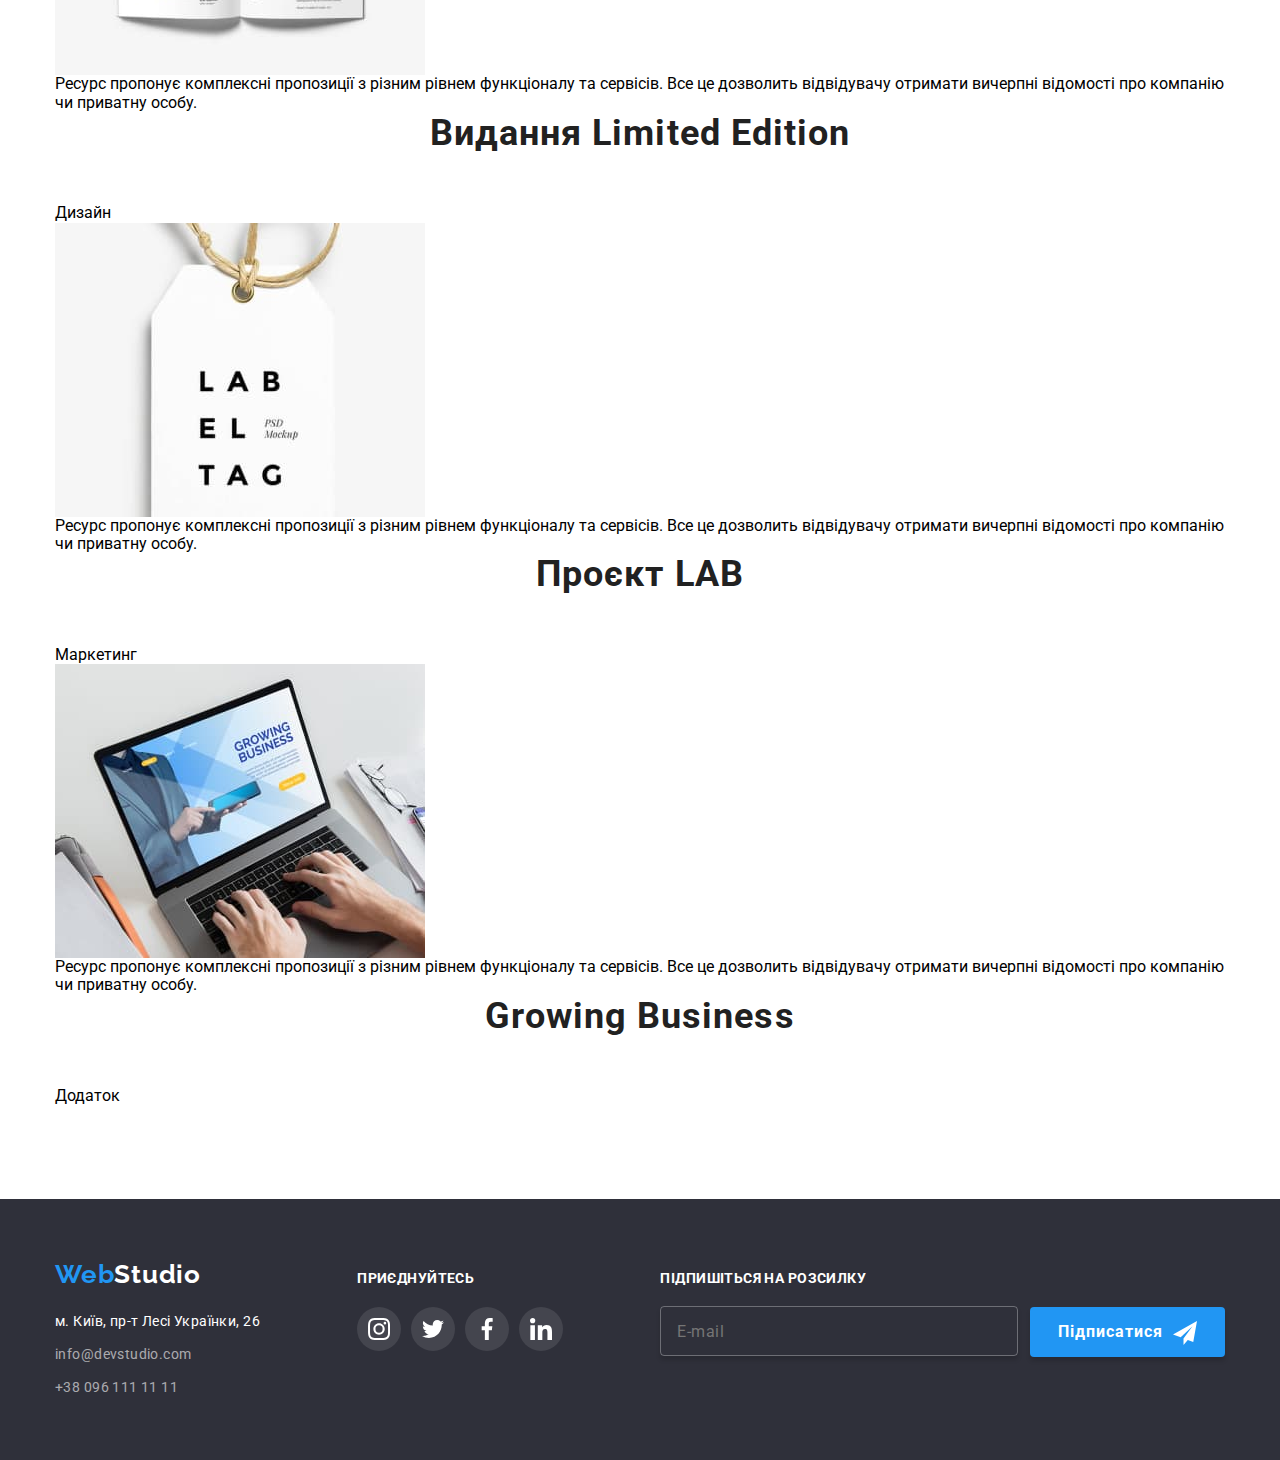
==== commit ba70acfd: "main html BEM" ====
--- a/portfolio.html
+++ b/portfolio.html
@@ -246,29 +246,29 @@
       </section>
     </main>
     <footer class="footer">
-      <div class="container">
+      <div class="container footer__container">
         <div>
           <a href="./index.html" class="logo"
-            >Web<span class="logo bottom">Studio</span></a
+            >Web<span class="logo__footer">Studio</span></a
           >
           <address class="address">
-            <ul class="list">
+            <ul class="address__list">
               <li class="item">
                 <a
                   href="https://goo.gl/maps/kp1o5WoaLA6S5hVg9"
                   target="_blank"
                   rel="noreferrel noopener"
-                  class="link"
+                  class="address__link address__link--lighter"
                   >м. Київ, пр-т Лесі Українки, 26</a
                 >
               </li>
               <li class="item">
-                <a href="mailto:info@devstudio.com" class="link address"
+                <a href="mailto:info@devstudio.com" class="address__link"
                   >info@devstudio.com</a
                 >
               </li>
               <li class="item">
-                <a href="tel:+380961111111" class="link address"
+                <a href="tel:+380961111111" class="address__link"
                   >+38 096 111 11 11</a
                 >
               </li>
@@ -276,15 +276,15 @@
           </address>
         </div>
         <div>
-          <h2 class="title">Приєднуйтесь</h2>
-          <ul class="social-links">
+          <h2 class="footer__title">Приєднуйтесь</h2>
+          <ul class="social">
             <li>
               <a
                 href="https://www.instagram.com/"
                 target="_blank"
                 rel="noreferrel noopener"
-                class="link-icon"
-                ><svg class="social-icon" width="22" height="22">
+                class="social__link social__link--in-footer"
+                ><svg class="social__icon" width="22" height="22">
                   <use href="./images/sprite.svg#icon-instagram"></use></svg
               ></a>
             </li>
@@ -293,8 +293,8 @@
                 href="https://twitter.com/"
                 target="_blank"
                 rel="noreferrel noopener"
-                class="link-icon"
-                ><svg class="social-icon" width="22" height="22">
+                class="social__link social__link--in-footer"
+                ><svg class="social__icon" width="22" height="22">
                   <use href="./images/sprite.svg#icon-twitter"></use></svg
               ></a>
             </li>
@@ -303,8 +303,8 @@
                 href="https://www.facebook.com/"
                 target="_blank"
                 rel="noreferrel noopener"
-                class="link-icon"
-                ><svg class="social-icon" width="22" height="22">
+                class="social__link social__link--in-footer"
+                ><svg class="social__icon" width="22" height="22">
                   <use href="./images/sprite.svg#icon-facebook"></use></svg
               ></a>
             </li>
@@ -313,8 +313,8 @@
                 href="https://www.linkedin.com/"
                 target="_blank"
                 rel="noreferrel noopener"
-                class="link-icon"
-                ><svg class="social-icon" width="22" height="22">
+                class="social__link social__link--in-footer"
+                ><svg class="social__icon" width="22" height="22">
                   <use href="./images/sprite.svg#icon-linkedin"></use></svg
               ></a>
             </li>
@@ -322,21 +322,26 @@
         </div>
         <div>
           <form class="subscription">
-            <p>Підпишіться на розсилку</p>
-            <label class="visually-hidden" for="field">E-mail</label>
-            <div>
-              <input
-                type="text"
-                placeholder="E-mail"
-                class="field"
-                name="field"
-                id="field"
-              /><button type="submit" class="bttn">
-                Підписатися<svg width="24" height="24" class="send-icon">
-                  <use href="./images/icons.svg#icon-send"></use>
-                </svg>
-              </button>
-            </div>
+            <p class="subscription__title">Підпишіться на розсилку</p>
+            <label class="subscription__label"
+              ><span class="title--visually-hidden">E-mail</span>
+              <div>
+                <input
+                  type="text"
+                  placeholder="E-mail"
+                  class="subscription__field"
+                  name="field"
+                /><button type="submit" class="subscription__btn">
+                  Підписатися<svg
+                    width="24"
+                    height="24"
+                    class="subscription__icon"
+                  >
+                    <use href="./images/icons.svg#icon-send"></use>
+                  </svg>
+                </button>
+              </div>
+            </label>
           </form>
         </div>
       </div>
--- a/css/main.min.css
+++ b/css/main.min.css
@@ -1 +1 @@
-@import"https://fonts.googleapis.com/css2?family=Raleway:wght@700&family=Roboto:wght@400;500;700;900&display=swap";@import"https://cdnjs.cloudflare.com/ajax/libs/modern-normalize/1.1.0/modern-normalize.css";body{background-color:#f5f5f5;font-family:Roboto,sans-serif;color:#212121}header{border-bottom:1px solid #ececec}h1,h2,h3,h4,h5,h6,p{margin-top:0;margin-bottom:0}img{display:block;max-width:100%}ul{list-style:none;margin:0;padding:0}a{color:inherit;text-decoration:none;font-style:normal;-webkit-transition:color 250ms var(--cubic-bezier);transition:color 250ms var(--cubic-bezier)}.logo{font-family:"Raleway";font-style:normal;font-weight:700;font-size:26px;line-height:1.19;color:#2196f3;text-decoration:none;letter-spacing:.03em}.logo__header{color:#212121}.logo__footer{color:#fff}.header{font-weight:500;font-size:14px;line-height:1.14;letter-spacing:.02em;background-color:#fff}.header__container,.nav{display:-webkit-box;display:-ms-flexbox;display:flex;-webkit-box-align:center;-ms-flex-align:center;align-items:center}.nav__list{display:-webkit-box;display:-ms-flexbox;display:flex;margin-left:93px;gap:50px}.nav__link{display:block;padding:32px 0;-webkit-transition:color 250ms cubic-bezier(0.4, 0, 0.2, 1);transition:color 250ms cubic-bezier(0.4, 0, 0.2, 1)}.nav__link:hover,.nav__link:focus{color:#2196f3}.nav__link--current{position:relative;color:var(--accent-blue-color)}.nav__link--current::after{content:"";position:absolute;bottom:-1px;left:0;width:100%;height:4px;background:#2196f3;border-radius:2px}.contact{display:-webkit-box;display:-ms-flexbox;display:flex;gap:50px;margin-left:auto;color:#757575}.contact__link{display:-webkit-box;display:-ms-flexbox;display:flex;-webkit-box-align:center;-ms-flex-align:center;align-items:center;-webkit-transition:color 250ms cubic-bezier(0.4, 0, 0.2, 1);transition:color 250ms cubic-bezier(0.4, 0, 0.2, 1)}.contact__link:hover,.contact__link:focus{color:#2196f3}.contact__icon{margin-right:10px;fill:currentColor}.contact__icon:hover,.contact__icon:focus{fill:currentColor}.container{max-width:1200px;margin:0 auto;padding:0 15px}/*# sourceMappingURL=main.min.css.map */+@import"https://fonts.googleapis.com/css2?family=Raleway:wght@700&family=Roboto:wght@400;500;700;900&display=swap";@import"https://cdnjs.cloudflare.com/ajax/libs/modern-normalize/1.1.0/modern-normalize.css";body{background-color:#fff;font-family:Roboto,sans-serif;background-color:#fff}header{border-bottom:1px solid #ececec}h1,h2,h3,h4,h5,h6,p{margin-top:0;margin-bottom:0}img{display:block;max-width:100%}ul{list-style:none;margin:0;padding:0}a{color:inherit;text-decoration:none;font-style:normal;-webkit-transition:color 250ms var(--cubic-bezier);transition:color 250ms var(--cubic-bezier)}.logo{font-family:"Raleway";font-style:normal;font-weight:700;font-size:26px;line-height:1.19;color:#2196f3;text-decoration:none;letter-spacing:.03em}.logo__header{color:#212121}.logo__footer{color:#fff}.header{font-weight:500;font-size:14px;line-height:1.14;letter-spacing:.02em}.header__container,.nav{display:-webkit-box;display:-ms-flexbox;display:flex;-webkit-box-align:center;-ms-flex-align:center;align-items:center}.nav__list{display:-webkit-box;display:-ms-flexbox;display:flex;margin-left:93px;gap:50px}.nav__link{display:block;padding:32px 0;-webkit-transition:color 250ms cubic-bezier(0.4, 0, 0.2, 1);transition:color 250ms cubic-bezier(0.4, 0, 0.2, 1)}.nav__link:hover,.nav__link:focus{color:#2196f3}.nav__link--current{position:relative;color:var(--accent-blue-color)}.nav__link--current::after{content:"";position:absolute;bottom:-1px;left:0;width:100%;height:4px;background:#2196f3;border-radius:2px}.contact{display:-webkit-box;display:-ms-flexbox;display:flex;gap:50px;margin-left:auto;color:#757575}.contact__link{display:-webkit-box;display:-ms-flexbox;display:flex;-webkit-box-align:center;-ms-flex-align:center;align-items:center;-webkit-transition:color 250ms cubic-bezier(0.4, 0, 0.2, 1);transition:color 250ms cubic-bezier(0.4, 0, 0.2, 1)}.contact__link:hover,.contact__link:focus{color:#2196f3}.contact__icon{margin-right:10px;fill:currentColor}.contact__icon:hover,.contact__icon:focus{fill:currentColor}.hero{padding-top:200px;padding-bottom:200px;text-align:center;background-color:#2f303a;background-image:-webkit-gradient(linear, left top, left bottom, from(rgba(47, 48, 58, 0.4)), to(rgba(47, 48, 58, 0.4))),url(../images/hero-bcg.jpg);background-image:linear-gradient(rgba(47, 48, 58, 0.4), rgba(47, 48, 58, 0.4)),url(../images/hero-bcg.jpg);max-width:1600px}.hero__title{margin-bottom:30px;font-weight:900;font-size:44px;line-height:1.36;text-align:center;letter-spacing:.06em;text-transform:uppercase;color:#fff}.backdrop{position:fixed;top:0;left:0;width:100%;height:100%;background:rgba(0,0,0,.2);z-index:1;visibility:visible;opacity:1;-webkit-transition:opacity 250ms cubic-bezier(0.4, 0, 0.2, 1),visibility 250ms cubic-bezier(0.4, 0, 0.2, 1);transition:opacity 250ms cubic-bezier(0.4, 0, 0.2, 1),visibility 250ms cubic-bezier(0.4, 0, 0.2, 1)}.backdrop--is-hidden{visibility:hidden;opacity:0;pointer-events:none}.backdrop--is-hidden .modal{-webkit-transform:translate(-50%, -50%) scale(1.1);transform:translate(-50%, -50%) scale(1.1)}.modal{position:absolute;top:50%;left:50%;-webkit-transform:translate(-50%, -50%) scale(1);transform:translate(-50%, -50%) scale(1);width:528px;height:581px;padding:40px;background:#fff;-webkit-box-shadow:0px 1px 3px rgba(0,0,0,.12),0px 1px 1px rgba(0,0,0,.14),0px 2px 1px rgba(0,0,0,.2);box-shadow:0px 1px 3px rgba(0,0,0,.12),0px 1px 1px rgba(0,0,0,.14),0px 2px 1px rgba(0,0,0,.2);border-radius:4px;-webkit-transition:-webkit-transform 250ms cubic-bezier(0.4, 0, 0.2, 1);transition:-webkit-transform 250ms cubic-bezier(0.4, 0, 0.2, 1);transition:transform 250ms cubic-bezier(0.4, 0, 0.2, 1);transition:transform 250ms cubic-bezier(0.4, 0, 0.2, 1), -webkit-transform 250ms cubic-bezier(0.4, 0, 0.2, 1)}.close-bttn{display:-webkit-box;display:-ms-flexbox;display:flex;-webkit-box-pack:center;-ms-flex-pack:center;justify-content:center;-webkit-box-align:center;-ms-flex-align:center;align-items:center;position:absolute;top:8px;right:8px;padding:0;margin:0;width:30px;height:30px;background-color:var(--header-background);border:1px solid rgba(0,0,0,.1);border-radius:50%;-webkit-transform:scale(1);transform:scale(1);-webkit-transition:color 250ms var(--cubic-bezier),-webkit-transform 250ms var(--cubic-bezier);transition:color 250ms var(--cubic-bezier),-webkit-transform 250ms var(--cubic-bezier);transition:transform 250ms var(--cubic-bezier),color 250ms var(--cubic-bezier);transition:transform 250ms var(--cubic-bezier),color 250ms var(--cubic-bezier),-webkit-transform 250ms var(--cubic-bezier)}.btn{padding:10px 32px;font-weight:700;line-height:1.88;-webkit-box-align:center;-ms-flex-align:center;align-items:center;text-align:center;letter-spacing:.06em;color:#fff;background-color:#2196f3;border-radius:4px;border:none;cursor:pointer;-webkit-box-shadow:0px 4px 4px rgba(0,0,0,.15);box-shadow:0px 4px 4px rgba(0,0,0,.15);-webkit-transition:background-color 250ms cubic-bezier(0.4, 0, 0.2, 1);transition:background-color 250ms cubic-bezier(0.4, 0, 0.2, 1)}.btn:hover,.btn:focus{background-color:#188ce8}.social{display:-webkit-box;display:-ms-flexbox;display:flex;gap:10px;-webkit-box-pack:center;-ms-flex-pack:center;justify-content:center}.social__link{display:-webkit-box;display:-ms-flexbox;display:flex;width:44px;height:44px;border-radius:50%;-webkit-box-pack:center;-ms-flex-pack:center;justify-content:center;-webkit-box-align:center;-ms-flex-align:center;align-items:center;color:#afb1b8;-webkit-transition:color 250ms cubic-bezier(0.4, 0, 0.2, 1),background-color 250ms cubic-bezier(0.4, 0, 0.2, 1);transition:color 250ms cubic-bezier(0.4, 0, 0.2, 1),background-color 250ms cubic-bezier(0.4, 0, 0.2, 1)}.social__link--in-footer{color:#fff;background-color:rgba(255,255,255,.1)}.social__link:hover,.social__link:focus{background-color:#2196f3;color:#fff}.social__icon{fill:currentColor}.footer{padding-top:60px;padding-bottom:60px;background-color:#2f303a}.footer__container{display:-webkit-box;display:-ms-flexbox;display:flex;gap:93px;-webkit-box-pack:justify;-ms-flex-pack:justify;justify-content:space-between;-webkit-box-align:baseline;-ms-flex-align:baseline;align-items:baseline}.address{margin-top:20px}.address__list{display:-webkit-box;display:-ms-flexbox;display:flex;-webkit-box-orient:vertical;-webkit-box-direction:normal;-ms-flex-direction:column;flex-direction:column;gap:9px}.address__link{font-weight:400;font-size:14px;line-height:1.71;letter-spacing:.03em;color:rgba(255,255,255,.6);-webkit-transition:color 250ms cubic-bezier(0.4, 0, 0.2, 1);transition:color 250ms cubic-bezier(0.4, 0, 0.2, 1)}.address__link--lighter{color:#fff}.address__link:hover,.address__link:focus{color:#2196f3}.footer__title{font-size:14px;line-height:1.17;letter-spacing:.03em;text-transform:uppercase;color:#fff;margin-bottom:20px}.subscription__title{display:block;margin-bottom:20px;font-family:"Roboto";font-style:normal;font-weight:700;font-size:14px;line-height:16px;letter-spacing:.03em;text-transform:uppercase;color:#fff}.subscription__field{width:358px;height:50px;padding:15px 16px;margin-right:12px;background:var(--footer-background);-webkit-box-shadow:0px 4px 4px rgba(0,0,0,.15);box-shadow:0px 4px 4px rgba(0,0,0,.15);border:1px solid rgba(255,255,255,.3);border-radius:4px;outline:initial;letter-spacing:.03em;color:rgba(255,255,255,.6)}.subscription__field:focus{border-color:#2196f3}.subscription__btn{padding:10px 28px;font-weight:700;line-height:1.88;letter-spacing:.06em;color:#fff;background-color:#2196f3;border-radius:4px;border:none;cursor:pointer;-webkit-box-shadow:0px 4px 4px rgba(0,0,0,.15);box-shadow:0px 4px 4px rgba(0,0,0,.15);-webkit-transition:background-color 250ms cubic-bezier(0.4, 0, 0.2, 1);transition:background-color 250ms cubic-bezier(0.4, 0, 0.2, 1)}.subscription__btn:hover,.subscription__btn:focus{background-color:#188ce8}.subscription__icon{margin-left:10px;vertical-align:middle}.container{max-width:1200px;margin:0 auto;padding:0 15px}.section{padding-top:94px;padding-bottom:94px;margin:0 auto}.section--no-top-padding{padding-top:0}.section--dark-background{background-color:#f5f4fa}.title{margin-bottom:50px;font-size:36px;line-height:1.17;text-align:center;letter-spacing:.03em;color:#212121}.title--visually-hidden{position:absolute;width:1px;height:1px;margin:-1px;border:0;padding:0;white-space:nowrap;-webkit-clip-path:inset(100%);clip-path:inset(100%);clip:rect(0 0 0 0);overflow:hidden}.advantages__list{display:-webkit-box;display:-ms-flexbox;display:flex;gap:30px}.card__img{display:-webkit-box;display:-ms-flexbox;display:flex;-webkit-box-align:center;-ms-flex-align:center;align-items:center;-webkit-box-pack:center;-ms-flex-pack:center;justify-content:center;margin-bottom:30px;min-width:270px;height:120px;border-radius:4px;background-color:#f5f4fa}.card__title{margin-bottom:10px;font-weight:700;font-size:14px;line-height:1.14;letter-spacing:.03em;text-transform:uppercase}.card__text{font-weight:400;font-size:14px;line-height:1.71;letter-spacing:.03em;color:#757575}.example{display:-webkit-box;display:-ms-flexbox;display:flex;gap:30px}.example__block{position:relative}.example__text{position:absolute;bottom:0;left:0;width:100%;height:70px;font-weight:700;font-size:14px;text-align:center;padding-top:27px;padding-bottom:27px;letter-spacing:.03em;text-transform:uppercase;color:#fff;background:rgba(47,48,58,.8)}.team-list{display:-webkit-box;display:-ms-flexbox;display:flex;gap:30px}.person{background-color:#fff;-webkit-box-shadow:0px 1px 3px rgba(0,0,0,.12),0px 1px 1px rgba(0,0,0,.14),0px 2px 1px rgba(0,0,0,.2);box-shadow:0px 1px 3px rgba(0,0,0,.12),0px 1px 1px rgba(0,0,0,.14),0px 2px 1px rgba(0,0,0,.2);border-radius:0px 0px 4px 4px}.person__pocket{padding-top:30px;padding-bottom:30px}.person__name{margin-bottom:10px;font-weight:500;font-size:16px;line-height:1.19;text-align:center;letter-spacing:.03em}.person__text{margin-bottom:16px;font-weight:400;font-size:16px;line-height:1.19;text-align:center;letter-spacing:.03em;color:#757575}.client{display:-webkit-box;display:-ms-flexbox;display:flex;gap:30px;-webkit-box-pack:center;-ms-flex-pack:center;justify-content:center}.client__link{display:-webkit-box;display:-ms-flexbox;display:flex;width:170px;height:92px;-webkit-box-pack:center;-ms-flex-pack:center;justify-content:center;-webkit-box-align:center;-ms-flex-align:center;align-items:center;border:1px solid #afb1b8;border-radius:4px;color:#afb1b8;-webkit-transition:border 250ms cubic-bezier(0.4, 0, 0.2, 1),color 250ms cubic-bezier(0.4, 0, 0.2, 1);transition:border 250ms cubic-bezier(0.4, 0, 0.2, 1),color 250ms cubic-bezier(0.4, 0, 0.2, 1)}.client__link:hover,.client__link:focus{border:1px solid #2196f3;color:#2196f3}.client__icon{fill:currentColor}/*# sourceMappingURL=main.min.css.map */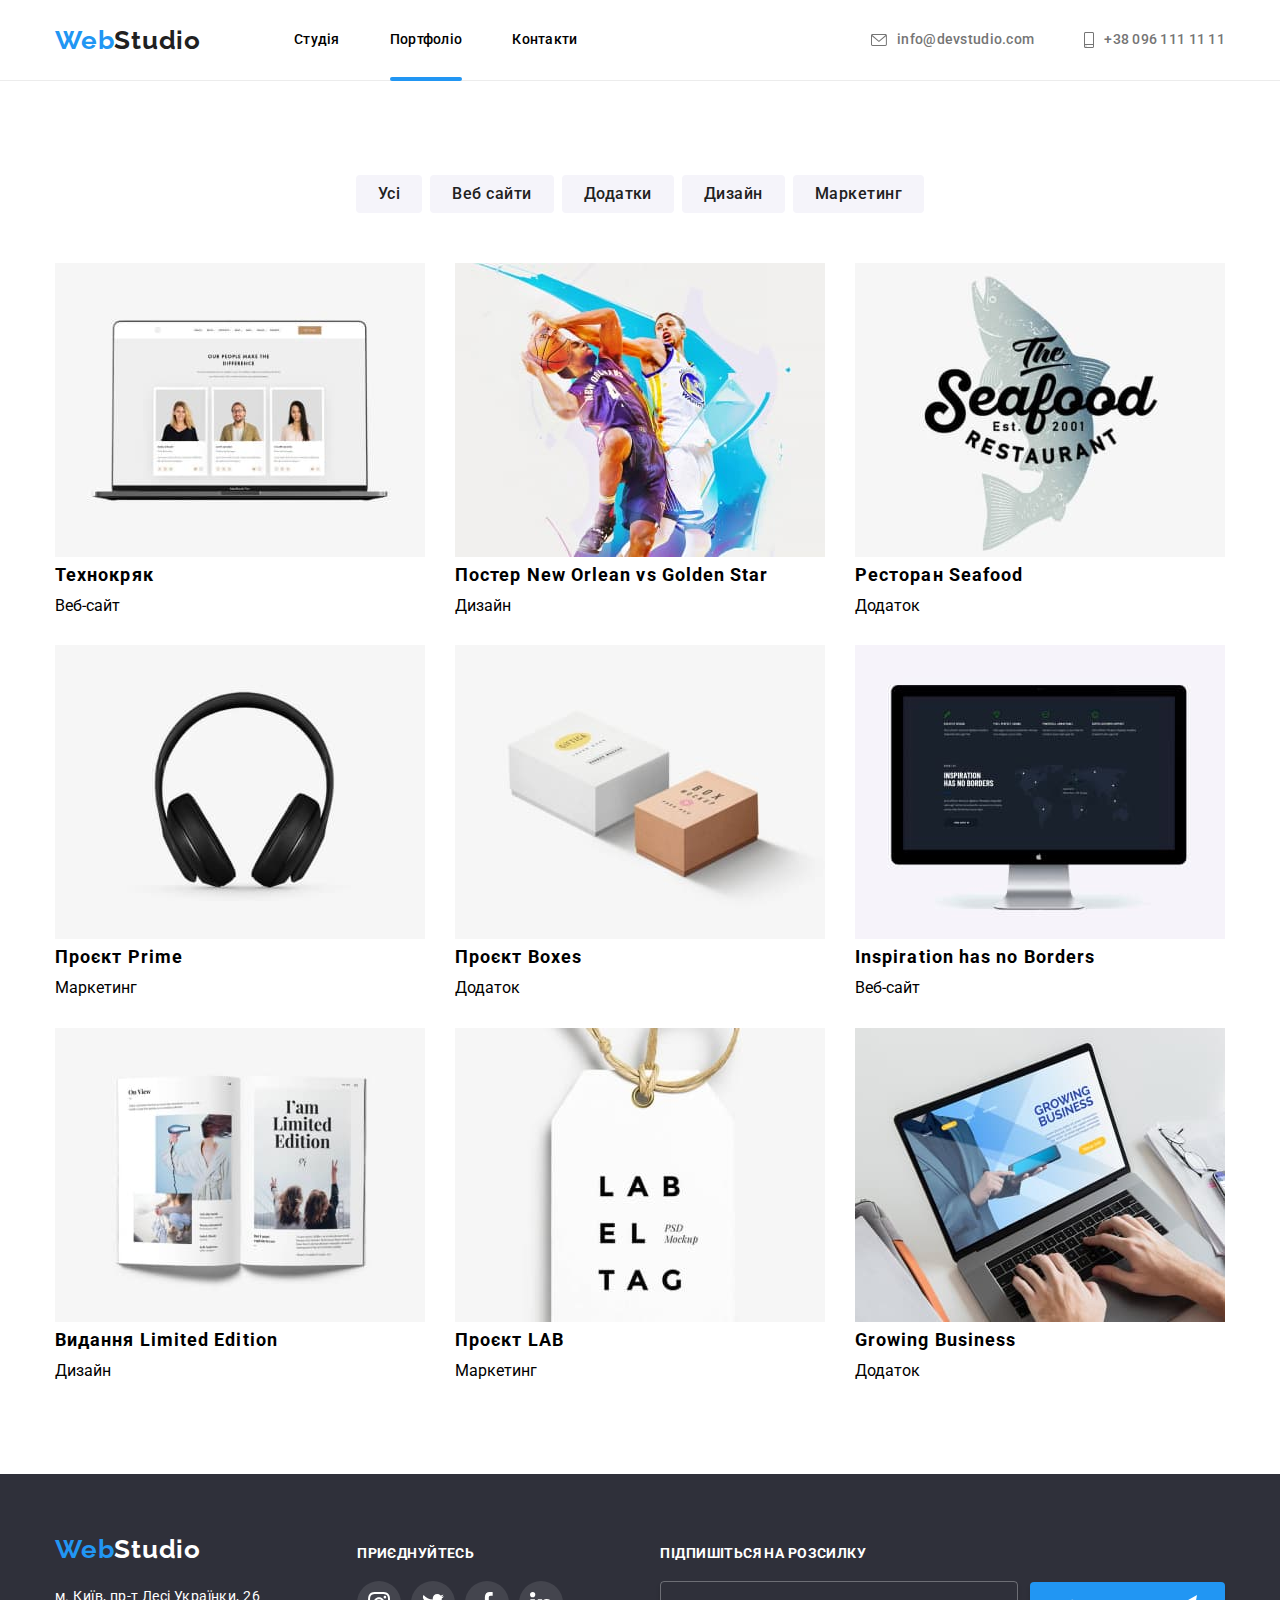
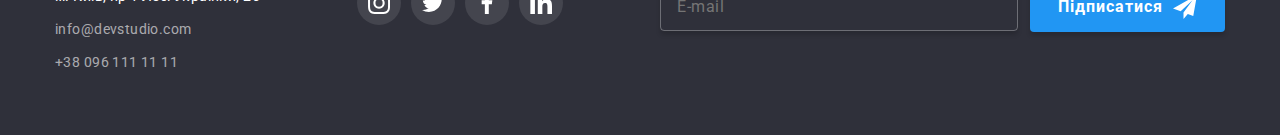
==== commit 9f307777: "portfolio BEM" ====
--- a/portfolio.html
+++ b/portfolio.html
@@ -50,192 +50,194 @@
     <main class="main">
       <section class="section">
         <div class="container">
-          <h1 class="hidden-title">Проєкти</h1>
+          <h1 class="visually-hidden">Проєкти</h1>
           <div>
-            <ul class="filters-bttns">
-              <li class="filter">
-                <button type="button" class="bttn">Усі</button>
-              </li>
-              <li class="filter">
-                <button type="button" class="bttn">Веб сайти</button>
-              </li>
-              <li class="filter">
-                <button type="button" class="bttn">Додатки</button>
-              </li>
-              <li class="filter">
-                <button type="button" class="bttn">Дизайн</button>
-              </li>
-              <li class="filter">
-                <button type="button" class="bttn">Маркетинг</button>
+            <ul class="filter">
+              <li>
+                <button type="button" class="filter__btn">Усі</button>
+              </li>
+              <li>
+                <button type="button" class="filter__btn">Веб сайти</button>
+              </li>
+              <li>
+                <button type="button" class="filter__btn">Додатки</button>
+              </li>
+              <li>
+                <button type="button" class="filter__btn">Дизайн</button>
+              </li>
+              <li>
+                <button type="button" class="filter__btn">Маркетинг</button>
               </li>
             </ul>
           </div>
           <div>
             <ul class="projects">
-              <li class="cards">
-                <a href="">
-                  <div class="card-block">
+              <li>
+                <a href="">
+                  <div class="projects__block">
                     <img src="./images/img8.jpg" alt="Ноутбук" width="370" />
-                    <p class="card-text">
-                      Ресурс пропонує комплексні пропозиції з різним рівнем
-                      функціоналу та сервісів. Все це дозволить відвідувачу
-                      отримати вичерпні відомості про компанію чи приватну
-                      особу.
-                    </p>
-                  </div>
-                  <div class="pocket">
-                    <h3 class="title">Технокряк</h3>
+                    <p class="project__text">
+                      Ресурс пропонує комплексні пропозиції з різним рівнем
+                      функціоналу та сервісів. Все це дозволить відвідувачу
+                      отримати вичерпні відомості про компанію чи приватну
+                      особу.
+                    </p>
+                  </div>
+                  <div class="pocket">
+                    <h3 class="projects__title">Технокряк</h3>
                     <p class="text">Веб-сайт</p>
                   </div></a
                 >
               </li>
-              <li class="cards">
-                <a href="">
-                  <div class="card-block">
+              <li>
+                <a href="">
+                  <div class="projects__block">
                     <img
                       src="./images/img9.jpg"
                       alt="Баскетболісти"
                       width="370"
                     />
-                    <p class="card-text">
-                      Ресурс пропонує комплексні пропозиції з різним рівнем
-                      функціоналу та сервісів. Все це дозволить відвідувачу
-                      отримати вичерпні відомості про компанію чи приватну
-                      особу.
-                    </p>
-                  </div>
-                  <div class="pocket">
-                    <h3 class="title">Постер New Orlean vs Golden Star</h3>
+                    <p class="project__text">
+                      Ресурс пропонує комплексні пропозиції з різним рівнем
+                      функціоналу та сервісів. Все це дозволить відвідувачу
+                      отримати вичерпні відомості про компанію чи приватну
+                      особу.
+                    </p>
+                  </div>
+                  <div class="pocket">
+                    <h3 class="projects__title">
+                      Постер New Orlean vs Golden Star
+                    </h3>
                     <p class="text">Дизайн</p>
                   </div>
                 </a>
               </li>
-              <li class="cards">
-                <a href="">
-                  <div class="card-block">
+              <li>
+                <a href="">
+                  <div class="projects__block">
                     <img
                       src="./images/img10.jpg"
                       alt="Лого ресторана морська їжа"
                       width="370"
                     />
-                    <p class="card-text">
-                      Ресурс пропонує комплексні пропозиції з різним рівнем
-                      функціоналу та сервісів. Все це дозволить відвідувачу
-                      отримати вичерпні відомості про компанію чи приватну
-                      особу.
-                    </p>
-                  </div>
-                  <div class="pocket">
-                    <h3 class="title">Ресторан Seafood</h3>
+                    <p class="project__text">
+                      Ресурс пропонує комплексні пропозиції з різним рівнем
+                      функціоналу та сервісів. Все це дозволить відвідувачу
+                      отримати вичерпні відомості про компанію чи приватну
+                      особу.
+                    </p>
+                  </div>
+                  <div class="pocket">
+                    <h3 class="projects__title">Ресторан Seafood</h3>
                     <p class="text">Додаток</p>
                   </div>
                 </a>
               </li>
-              <li class="cards">
-                <a href="">
-                  <div class="card-block">
+              <li>
+                <a href="">
+                  <div class="projects__block">
                     <img
                       src="./images/img11.jpg"
                       alt="Навушникик"
                       width="370"
                     />
-                    <p class="card-text">
-                      Ресурс пропонує комплексні пропозиції з різним рівнем
-                      функціоналу та сервісів. Все це дозволить відвідувачу
-                      отримати вичерпні відомості про компанію чи приватну
-                      особу.
-                    </p>
-                  </div>
-                  <div class="pocket">
-                    <h3 class="title">Проєкт Prime</h3>
+                    <p class="project__text">
+                      Ресурс пропонує комплексні пропозиції з різним рівнем
+                      функціоналу та сервісів. Все це дозволить відвідувачу
+                      отримати вичерпні відомості про компанію чи приватну
+                      особу.
+                    </p>
+                  </div>
+                  <div class="pocket">
+                    <h3 class="projects__title">Проєкт Prime</h3>
                     <p class="text">Маркетинг</p>
                   </div>
                 </a>
               </li>
-              <li class="cards">
-                <a href="">
-                  <div class="card-block">
+              <li>
+                <a href="">
+                  <div class="projects__block">
                     <img src="./images/img12.jpg" alt="Коробки" width="370" />
-                    <p class="card-text">
-                      Ресурс пропонує комплексні пропозиції з різним рівнем
-                      функціоналу та сервісів. Все це дозволить відвідувачу
-                      отримати вичерпні відомості про компанію чи приватну
-                      особу.
-                    </p>
-                  </div>
-                  <div class="pocket">
-                    <h3 class="title">Проєкт Boxes</h3>
+                    <p class="project__text">
+                      Ресурс пропонує комплексні пропозиції з різним рівнем
+                      функціоналу та сервісів. Все це дозволить відвідувачу
+                      отримати вичерпні відомості про компанію чи приватну
+                      особу.
+                    </p>
+                  </div>
+                  <div class="pocket">
+                    <h3 class="projects__title">Проєкт Boxes</h3>
                     <p class="text">Додаток</p>
                   </div>
                 </a>
               </li>
-              <li class="cards">
-                <a href="">
-                  <div class="card-block">
+              <li>
+                <a href="">
+                  <div class="projects__block">
                     <img src="./images/img13.jpg" alt="Монітор" width="370" />
-                    <p class="card-text">
-                      Ресурс пропонує комплексні пропозиції з різним рівнем
-                      функціоналу та сервісів. Все це дозволить відвідувачу
-                      отримати вичерпні відомості про компанію чи приватну
-                      особу.
-                    </p>
-                  </div>
-                  <div class="pocket">
-                    <h3 class="title">Inspiration has no Borders</h3>
+                    <p class="project__text">
+                      Ресурс пропонує комплексні пропозиції з різним рівнем
+                      функціоналу та сервісів. Все це дозволить відвідувачу
+                      отримати вичерпні відомості про компанію чи приватну
+                      особу.
+                    </p>
+                  </div>
+                  <div class="pocket">
+                    <h3 class="projects__title">Inspiration has no Borders</h3>
                     <p class="text">Веб-сайт</p>
                   </div>
                 </a>
               </li>
-              <li class="cards">
-                <a href="">
-                  <div class="card-block">
+              <li>
+                <a href="">
+                  <div class="projects__block">
                     <img src="./images/img16.jpg" alt="Журнал" width="370" />
-                    <p class="card-text">
-                      Ресурс пропонує комплексні пропозиції з різним рівнем
-                      функціоналу та сервісів. Все це дозволить відвідувачу
-                      отримати вичерпні відомості про компанію чи приватну
-                      особу.
-                    </p>
-                  </div>
-                  <div class="pocket">
-                    <h3 class="title">Видання Limited Edition</h3>
+                    <p class="project__text">
+                      Ресурс пропонує комплексні пропозиції з різним рівнем
+                      функціоналу та сервісів. Все це дозволить відвідувачу
+                      отримати вичерпні відомості про компанію чи приватну
+                      особу.
+                    </p>
+                  </div>
+                  <div class="pocket">
+                    <h3 class="projects__title">Видання Limited Edition</h3>
                     <p class="text">Дизайн</p>
                   </div>
                 </a>
               </li>
-              <li class="cards">
-                <a href="">
-                  <div class="card-block">
+              <li>
+                <a href="">
+                  <div class="projects__block">
                     <img src="./images/img14.jpg" alt="Бірка" width="370" />
-                    <p class="card-text">
-                      Ресурс пропонує комплексні пропозиції з різним рівнем
-                      функціоналу та сервісів. Все це дозволить відвідувачу
-                      отримати вичерпні відомості про компанію чи приватну
-                      особу.
-                    </p>
-                  </div>
-                  <div class="pocket">
-                    <h3 class="title">Проєкт LAB</h3>
+                    <p class="project__text">
+                      Ресурс пропонує комплексні пропозиції з різним рівнем
+                      функціоналу та сервісів. Все це дозволить відвідувачу
+                      отримати вичерпні відомості про компанію чи приватну
+                      особу.
+                    </p>
+                  </div>
+                  <div class="pocket">
+                    <h3 class="projects__title">Проєкт LAB</h3>
                     <p class="text">Маркетинг</p>
                   </div>
                 </a>
               </li>
-              <li class="cards">
-                <a href="">
-                  <div class="card-block">
+              <li>
+                <a href="">
+                  <div class="projects__block">
                     <img
                       src="./images/img15.jpg"
                       alt="Людина працює на ноутбуці"
                     />
-                    <p class="card-text">
-                      Ресурс пропонує комплексні пропозиції з різним рівнем
-                      функціоналу та сервісів. Все це дозволить відвідувачу
-                      отримати вичерпні відомості про компанію чи приватну
-                      особу.
-                    </p>
-                  </div>
-                  <div class="pocket">
-                    <h3 class="title">Growing Business</h3>
+                    <p class="project__text">
+                      Ресурс пропонує комплексні пропозиції з різним рівнем
+                      функціоналу та сервісів. Все це дозволить відвідувачу
+                      отримати вичерпні відомості про компанію чи приватну
+                      особу.
+                    </p>
+                  </div>
+                  <div class="pocket">
+                    <h3 class="projects__title">Growing Business</h3>
                     <p class="text">Додаток</p>
                   </div>
                 </a>
@@ -323,8 +325,8 @@
         <div>
           <form class="subscription">
             <p class="subscription__title">Підпишіться на розсилку</p>
-            <label class="subscription__label"
-              ><span class="title--visually-hidden">E-mail</span>
+            <label
+              ><span class="visually-hidden">E-mail</span>
               <div>
                 <input
                   type="text"
--- a/css/main.min.css
+++ b/css/main.min.css
@@ -1 +1 @@
-@import"https://fonts.googleapis.com/css2?family=Raleway:wght@700&family=Roboto:wght@400;500;700;900&display=swap";@import"https://cdnjs.cloudflare.com/ajax/libs/modern-normalize/1.1.0/modern-normalize.css";body{background-color:#fff;font-family:Roboto,sans-serif;background-color:#fff}header{border-bottom:1px solid #ececec}h1,h2,h3,h4,h5,h6,p{margin-top:0;margin-bottom:0}img{display:block;max-width:100%}ul{list-style:none;margin:0;padding:0}a{color:inherit;text-decoration:none;font-style:normal;-webkit-transition:color 250ms var(--cubic-bezier);transition:color 250ms var(--cubic-bezier)}.logo{font-family:"Raleway";font-style:normal;font-weight:700;font-size:26px;line-height:1.19;color:#2196f3;text-decoration:none;letter-spacing:.03em}.logo__header{color:#212121}.logo__footer{color:#fff}.header{font-weight:500;font-size:14px;line-height:1.14;letter-spacing:.02em}.header__container,.nav{display:-webkit-box;display:-ms-flexbox;display:flex;-webkit-box-align:center;-ms-flex-align:center;align-items:center}.nav__list{display:-webkit-box;display:-ms-flexbox;display:flex;margin-left:93px;gap:50px}.nav__link{display:block;padding:32px 0;-webkit-transition:color 250ms cubic-bezier(0.4, 0, 0.2, 1);transition:color 250ms cubic-bezier(0.4, 0, 0.2, 1)}.nav__link:hover,.nav__link:focus{color:#2196f3}.nav__link--current{position:relative;color:var(--accent-blue-color)}.nav__link--current::after{content:"";position:absolute;bottom:-1px;left:0;width:100%;height:4px;background:#2196f3;border-radius:2px}.contact{display:-webkit-box;display:-ms-flexbox;display:flex;gap:50px;margin-left:auto;color:#757575}.contact__link{display:-webkit-box;display:-ms-flexbox;display:flex;-webkit-box-align:center;-ms-flex-align:center;align-items:center;-webkit-transition:color 250ms cubic-bezier(0.4, 0, 0.2, 1);transition:color 250ms cubic-bezier(0.4, 0, 0.2, 1)}.contact__link:hover,.contact__link:focus{color:#2196f3}.contact__icon{margin-right:10px;fill:currentColor}.contact__icon:hover,.contact__icon:focus{fill:currentColor}.hero{padding-top:200px;padding-bottom:200px;text-align:center;background-color:#2f303a;background-image:-webkit-gradient(linear, left top, left bottom, from(rgba(47, 48, 58, 0.4)), to(rgba(47, 48, 58, 0.4))),url(../images/hero-bcg.jpg);background-image:linear-gradient(rgba(47, 48, 58, 0.4), rgba(47, 48, 58, 0.4)),url(../images/hero-bcg.jpg);max-width:1600px}.hero__title{margin-bottom:30px;font-weight:900;font-size:44px;line-height:1.36;text-align:center;letter-spacing:.06em;text-transform:uppercase;color:#fff}.backdrop{position:fixed;top:0;left:0;width:100%;height:100%;background:rgba(0,0,0,.2);z-index:1;visibility:visible;opacity:1;-webkit-transition:opacity 250ms cubic-bezier(0.4, 0, 0.2, 1),visibility 250ms cubic-bezier(0.4, 0, 0.2, 1);transition:opacity 250ms cubic-bezier(0.4, 0, 0.2, 1),visibility 250ms cubic-bezier(0.4, 0, 0.2, 1)}.backdrop--is-hidden{visibility:hidden;opacity:0;pointer-events:none}.backdrop--is-hidden .modal{-webkit-transform:translate(-50%, -50%) scale(1.1);transform:translate(-50%, -50%) scale(1.1)}.modal{position:absolute;top:50%;left:50%;-webkit-transform:translate(-50%, -50%) scale(1);transform:translate(-50%, -50%) scale(1);width:528px;height:581px;padding:40px;background:#fff;-webkit-box-shadow:0px 1px 3px rgba(0,0,0,.12),0px 1px 1px rgba(0,0,0,.14),0px 2px 1px rgba(0,0,0,.2);box-shadow:0px 1px 3px rgba(0,0,0,.12),0px 1px 1px rgba(0,0,0,.14),0px 2px 1px rgba(0,0,0,.2);border-radius:4px;-webkit-transition:-webkit-transform 250ms cubic-bezier(0.4, 0, 0.2, 1);transition:-webkit-transform 250ms cubic-bezier(0.4, 0, 0.2, 1);transition:transform 250ms cubic-bezier(0.4, 0, 0.2, 1);transition:transform 250ms cubic-bezier(0.4, 0, 0.2, 1), -webkit-transform 250ms cubic-bezier(0.4, 0, 0.2, 1)}.close-bttn{display:-webkit-box;display:-ms-flexbox;display:flex;-webkit-box-pack:center;-ms-flex-pack:center;justify-content:center;-webkit-box-align:center;-ms-flex-align:center;align-items:center;position:absolute;top:8px;right:8px;padding:0;margin:0;width:30px;height:30px;background-color:var(--header-background);border:1px solid rgba(0,0,0,.1);border-radius:50%;-webkit-transform:scale(1);transform:scale(1);-webkit-transition:color 250ms var(--cubic-bezier),-webkit-transform 250ms var(--cubic-bezier);transition:color 250ms var(--cubic-bezier),-webkit-transform 250ms var(--cubic-bezier);transition:transform 250ms var(--cubic-bezier),color 250ms var(--cubic-bezier);transition:transform 250ms var(--cubic-bezier),color 250ms var(--cubic-bezier),-webkit-transform 250ms var(--cubic-bezier)}.btn{padding:10px 32px;font-weight:700;line-height:1.88;-webkit-box-align:center;-ms-flex-align:center;align-items:center;text-align:center;letter-spacing:.06em;color:#fff;background-color:#2196f3;border-radius:4px;border:none;cursor:pointer;-webkit-box-shadow:0px 4px 4px rgba(0,0,0,.15);box-shadow:0px 4px 4px rgba(0,0,0,.15);-webkit-transition:background-color 250ms cubic-bezier(0.4, 0, 0.2, 1);transition:background-color 250ms cubic-bezier(0.4, 0, 0.2, 1)}.btn:hover,.btn:focus{background-color:#188ce8}.social{display:-webkit-box;display:-ms-flexbox;display:flex;gap:10px;-webkit-box-pack:center;-ms-flex-pack:center;justify-content:center}.social__link{display:-webkit-box;display:-ms-flexbox;display:flex;width:44px;height:44px;border-radius:50%;-webkit-box-pack:center;-ms-flex-pack:center;justify-content:center;-webkit-box-align:center;-ms-flex-align:center;align-items:center;color:#afb1b8;-webkit-transition:color 250ms cubic-bezier(0.4, 0, 0.2, 1),background-color 250ms cubic-bezier(0.4, 0, 0.2, 1);transition:color 250ms cubic-bezier(0.4, 0, 0.2, 1),background-color 250ms cubic-bezier(0.4, 0, 0.2, 1)}.social__link--in-footer{color:#fff;background-color:rgba(255,255,255,.1)}.social__link:hover,.social__link:focus{background-color:#2196f3;color:#fff}.social__icon{fill:currentColor}.footer{padding-top:60px;padding-bottom:60px;background-color:#2f303a}.footer__container{display:-webkit-box;display:-ms-flexbox;display:flex;gap:93px;-webkit-box-pack:justify;-ms-flex-pack:justify;justify-content:space-between;-webkit-box-align:baseline;-ms-flex-align:baseline;align-items:baseline}.address{margin-top:20px}.address__list{display:-webkit-box;display:-ms-flexbox;display:flex;-webkit-box-orient:vertical;-webkit-box-direction:normal;-ms-flex-direction:column;flex-direction:column;gap:9px}.address__link{font-weight:400;font-size:14px;line-height:1.71;letter-spacing:.03em;color:rgba(255,255,255,.6);-webkit-transition:color 250ms cubic-bezier(0.4, 0, 0.2, 1);transition:color 250ms cubic-bezier(0.4, 0, 0.2, 1)}.address__link--lighter{color:#fff}.address__link:hover,.address__link:focus{color:#2196f3}.footer__title{font-size:14px;line-height:1.17;letter-spacing:.03em;text-transform:uppercase;color:#fff;margin-bottom:20px}.subscription__title{display:block;margin-bottom:20px;font-family:"Roboto";font-style:normal;font-weight:700;font-size:14px;line-height:16px;letter-spacing:.03em;text-transform:uppercase;color:#fff}.subscription__field{width:358px;height:50px;padding:15px 16px;margin-right:12px;background:var(--footer-background);-webkit-box-shadow:0px 4px 4px rgba(0,0,0,.15);box-shadow:0px 4px 4px rgba(0,0,0,.15);border:1px solid rgba(255,255,255,.3);border-radius:4px;outline:initial;letter-spacing:.03em;color:rgba(255,255,255,.6)}.subscription__field:focus{border-color:#2196f3}.subscription__btn{padding:10px 28px;font-weight:700;line-height:1.88;letter-spacing:.06em;color:#fff;background-color:#2196f3;border-radius:4px;border:none;cursor:pointer;-webkit-box-shadow:0px 4px 4px rgba(0,0,0,.15);box-shadow:0px 4px 4px rgba(0,0,0,.15);-webkit-transition:background-color 250ms cubic-bezier(0.4, 0, 0.2, 1);transition:background-color 250ms cubic-bezier(0.4, 0, 0.2, 1)}.subscription__btn:hover,.subscription__btn:focus{background-color:#188ce8}.subscription__icon{margin-left:10px;vertical-align:middle}.container{max-width:1200px;margin:0 auto;padding:0 15px}.section{padding-top:94px;padding-bottom:94px;margin:0 auto}.section--no-top-padding{padding-top:0}.section--dark-background{background-color:#f5f4fa}.title{margin-bottom:50px;font-size:36px;line-height:1.17;text-align:center;letter-spacing:.03em;color:#212121}.title--visually-hidden{position:absolute;width:1px;height:1px;margin:-1px;border:0;padding:0;white-space:nowrap;-webkit-clip-path:inset(100%);clip-path:inset(100%);clip:rect(0 0 0 0);overflow:hidden}.advantages__list{display:-webkit-box;display:-ms-flexbox;display:flex;gap:30px}.card__img{display:-webkit-box;display:-ms-flexbox;display:flex;-webkit-box-align:center;-ms-flex-align:center;align-items:center;-webkit-box-pack:center;-ms-flex-pack:center;justify-content:center;margin-bottom:30px;min-width:270px;height:120px;border-radius:4px;background-color:#f5f4fa}.card__title{margin-bottom:10px;font-weight:700;font-size:14px;line-height:1.14;letter-spacing:.03em;text-transform:uppercase}.card__text{font-weight:400;font-size:14px;line-height:1.71;letter-spacing:.03em;color:#757575}.example{display:-webkit-box;display:-ms-flexbox;display:flex;gap:30px}.example__block{position:relative}.example__text{position:absolute;bottom:0;left:0;width:100%;height:70px;font-weight:700;font-size:14px;text-align:center;padding-top:27px;padding-bottom:27px;letter-spacing:.03em;text-transform:uppercase;color:#fff;background:rgba(47,48,58,.8)}.team-list{display:-webkit-box;display:-ms-flexbox;display:flex;gap:30px}.person{background-color:#fff;-webkit-box-shadow:0px 1px 3px rgba(0,0,0,.12),0px 1px 1px rgba(0,0,0,.14),0px 2px 1px rgba(0,0,0,.2);box-shadow:0px 1px 3px rgba(0,0,0,.12),0px 1px 1px rgba(0,0,0,.14),0px 2px 1px rgba(0,0,0,.2);border-radius:0px 0px 4px 4px}.person__pocket{padding-top:30px;padding-bottom:30px}.person__name{margin-bottom:10px;font-weight:500;font-size:16px;line-height:1.19;text-align:center;letter-spacing:.03em}.person__text{margin-bottom:16px;font-weight:400;font-size:16px;line-height:1.19;text-align:center;letter-spacing:.03em;color:#757575}.client{display:-webkit-box;display:-ms-flexbox;display:flex;gap:30px;-webkit-box-pack:center;-ms-flex-pack:center;justify-content:center}.client__link{display:-webkit-box;display:-ms-flexbox;display:flex;width:170px;height:92px;-webkit-box-pack:center;-ms-flex-pack:center;justify-content:center;-webkit-box-align:center;-ms-flex-align:center;align-items:center;border:1px solid #afb1b8;border-radius:4px;color:#afb1b8;-webkit-transition:border 250ms cubic-bezier(0.4, 0, 0.2, 1),color 250ms cubic-bezier(0.4, 0, 0.2, 1);transition:border 250ms cubic-bezier(0.4, 0, 0.2, 1),color 250ms cubic-bezier(0.4, 0, 0.2, 1)}.client__link:hover,.client__link:focus{border:1px solid #2196f3;color:#2196f3}.client__icon{fill:currentColor}/*# sourceMappingURL=main.min.css.map */+@import"https://fonts.googleapis.com/css2?family=Raleway:wght@700&family=Roboto:wght@400;500;700;900&display=swap";@import"https://cdnjs.cloudflare.com/ajax/libs/modern-normalize/1.1.0/modern-normalize.css";body{background-color:#fff;font-family:Roboto,sans-serif;background-color:#fff}header{border-bottom:1px solid #ececec}h1,h2,h3,h4,h5,h6,p{margin-top:0;margin-bottom:0}img{display:block;max-width:100%}ul{list-style:none;margin:0;padding:0}a{color:inherit;text-decoration:none;font-style:normal;-webkit-transition:color 250ms var(--cubic-bezier);transition:color 250ms var(--cubic-bezier)}.visually-hidden{position:absolute;width:1px;height:1px;margin:-1px;border:0;padding:0;white-space:nowrap;-webkit-clip-path:inset(100%);clip-path:inset(100%);clip:rect(0 0 0 0);overflow:hidden}.logo{font-family:"Raleway";font-style:normal;font-weight:700;font-size:26px;line-height:1.19;color:#2196f3;text-decoration:none;letter-spacing:.03em}.logo__header{color:#212121}.logo__footer{color:#fff}.header{font-weight:500;font-size:14px;line-height:1.14;letter-spacing:.02em}.header__container,.nav{display:-webkit-box;display:-ms-flexbox;display:flex;-webkit-box-align:center;-ms-flex-align:center;align-items:center}.nav__list{display:-webkit-box;display:-ms-flexbox;display:flex;margin-left:93px;gap:50px}.nav__link{display:block;padding:32px 0;-webkit-transition:color 250ms cubic-bezier(0.4, 0, 0.2, 1);transition:color 250ms cubic-bezier(0.4, 0, 0.2, 1)}.nav__link:hover,.nav__link:focus{color:#2196f3}.nav__link--current{position:relative;color:var(--accent-blue-color)}.nav__link--current::after{content:"";position:absolute;bottom:-1px;left:0;width:100%;height:4px;background:#2196f3;border-radius:2px}.contact{display:-webkit-box;display:-ms-flexbox;display:flex;gap:50px;margin-left:auto;color:#757575}.contact__link{display:-webkit-box;display:-ms-flexbox;display:flex;-webkit-box-align:center;-ms-flex-align:center;align-items:center;-webkit-transition:color 250ms cubic-bezier(0.4, 0, 0.2, 1);transition:color 250ms cubic-bezier(0.4, 0, 0.2, 1)}.contact__link:hover,.contact__link:focus{color:#2196f3}.contact__icon{margin-right:10px;fill:currentColor}.contact__icon:hover,.contact__icon:focus{fill:currentColor}.hero{padding-top:200px;padding-bottom:200px;text-align:center;background-color:#2f303a;background-image:-webkit-gradient(linear, left top, left bottom, from(rgba(47, 48, 58, 0.4)), to(rgba(47, 48, 58, 0.4))),url(../images/hero-bcg.jpg);background-image:linear-gradient(rgba(47, 48, 58, 0.4), rgba(47, 48, 58, 0.4)),url(../images/hero-bcg.jpg);max-width:1600px}.hero__title{margin-bottom:30px;font-weight:900;font-size:44px;line-height:1.36;text-align:center;letter-spacing:.06em;text-transform:uppercase;color:#fff}.btn{padding:10px 32px;font-weight:700;line-height:1.88;-webkit-box-align:center;-ms-flex-align:center;align-items:center;text-align:center;letter-spacing:.06em;color:#fff;background-color:#2196f3;border-radius:4px;border:none;cursor:pointer;-webkit-box-shadow:0px 4px 4px rgba(0,0,0,.15);box-shadow:0px 4px 4px rgba(0,0,0,.15);-webkit-transition:background-color 250ms cubic-bezier(0.4, 0, 0.2, 1);transition:background-color 250ms cubic-bezier(0.4, 0, 0.2, 1)}.btn:hover,.btn:focus{background-color:#188ce8}.backdrop{position:fixed;top:0;left:0;width:100%;height:100%;background:rgba(0,0,0,.2);z-index:1;visibility:visible;opacity:1;-webkit-transition:opacity 250ms cubic-bezier(0.4, 0, 0.2, 1),visibility 250ms cubic-bezier(0.4, 0, 0.2, 1);transition:opacity 250ms cubic-bezier(0.4, 0, 0.2, 1),visibility 250ms cubic-bezier(0.4, 0, 0.2, 1)}.backdrop--is-hidden{visibility:hidden;opacity:0;pointer-events:none}.backdrop--is-hidden .modal{-webkit-transform:translate(-50%, -50%) scale(1.1);transform:translate(-50%, -50%) scale(1.1)}.modal{position:absolute;top:50%;left:50%;-webkit-transform:translate(-50%, -50%) scale(1);transform:translate(-50%, -50%) scale(1);width:528px;height:581px;padding:40px;background:#fff;-webkit-box-shadow:0px 1px 3px rgba(0,0,0,.12),0px 1px 1px rgba(0,0,0,.14),0px 2px 1px rgba(0,0,0,.2);box-shadow:0px 1px 3px rgba(0,0,0,.12),0px 1px 1px rgba(0,0,0,.14),0px 2px 1px rgba(0,0,0,.2);border-radius:4px;-webkit-transition:-webkit-transform 250ms cubic-bezier(0.4, 0, 0.2, 1);transition:-webkit-transform 250ms cubic-bezier(0.4, 0, 0.2, 1);transition:transform 250ms cubic-bezier(0.4, 0, 0.2, 1);transition:transform 250ms cubic-bezier(0.4, 0, 0.2, 1), -webkit-transform 250ms cubic-bezier(0.4, 0, 0.2, 1)}.modal__close{display:-webkit-box;display:-ms-flexbox;display:flex;-webkit-box-pack:center;-ms-flex-pack:center;justify-content:center;-webkit-box-align:center;-ms-flex-align:center;align-items:center;position:absolute;top:8px;right:8px;padding:0;margin:0;width:30px;height:30px;background-color:#fff;border:1px solid rgba(0,0,0,.1);border-radius:50%;-webkit-transition:color 250ms cubic-bezier(0.4, 0, 0.2, 1),-webkit-transform 250ms cubic-bezier(0.4, 0, 0.2, 1);transition:color 250ms cubic-bezier(0.4, 0, 0.2, 1),-webkit-transform 250ms cubic-bezier(0.4, 0, 0.2, 1);transition:transform 250ms cubic-bezier(0.4, 0, 0.2, 1),color 250ms cubic-bezier(0.4, 0, 0.2, 1);transition:transform 250ms cubic-bezier(0.4, 0, 0.2, 1),color 250ms cubic-bezier(0.4, 0, 0.2, 1),-webkit-transform 250ms cubic-bezier(0.4, 0, 0.2, 1)}.modal__close-icon{fill:currentColor}.modal__close:hover,.modal__close:focus{cursor:pointer;color:#2196f3}.form__title{margin-bottom:12px;font-weight:700;font-size:20px;line-height:1.15;text-align:center;letter-spacing:.03em;color:#212121}.form__label{display:block;position:relative;margin-bottom:10px;text-align:start;margin-bottom:4px;font-size:12px;line-height:1.17;letter-spacing:.01em;color:#757575}.form__block{display:block;position:relative;margin-bottom:10px}.form__input{width:100%;height:40px;padding-left:42px;font-size:12px;border:1px solid rgba(33,33,33,.2);border-radius:4px;outline:none;-webkit-transition:border 250ms cubic-bezier(0.4, 0, 0.2, 1);transition:border 250ms cubic-bezier(0.4, 0, 0.2, 1)}.form__input:focus{border:1px solid #2196f3}.form__input:focus+.form__icon{fill:#2196f3}.form__icon{position:absolute;top:50%;left:15px;-webkit-transform:translateY(-50%);transform:translateY(-50%);-webkit-transition:fill 250ms cubic-bezier(0.4, 0, 0.2, 1);transition:fill 250ms cubic-bezier(0.4, 0, 0.2, 1)}.form__textarea{resize:none;width:100%;height:120px;padding:12px 16px;margin-bottom:20px;font-size:12px;border:1px solid rgba(33,33,33,.2);border-radius:4px;outline:initial;-webkit-transition:border 250ms cubic-bezier(0.4, 0, 0.2, 1);transition:border 250ms cubic-bezier(0.4, 0, 0.2, 1)}.form__textarea:focus{border:1px solid #2196f3}.form__textarea::-webkit-input-placeholder{font-size:12px;line-height:1.17;letter-spacing:.01em;color:rgba(117,117,117,.5)}.form__textarea::-moz-placeholder{font-size:12px;line-height:1.17;letter-spacing:.01em;color:rgba(117,117,117,.5)}.form__textarea:-ms-input-placeholder{font-size:12px;line-height:1.17;letter-spacing:.01em;color:rgba(117,117,117,.5)}.form__textarea::-ms-input-placeholder{font-size:12px;line-height:1.17;letter-spacing:.01em;color:rgba(117,117,117,.5)}.form__textarea::placeholder{font-size:12px;line-height:1.17;letter-spacing:.01em;color:rgba(117,117,117,.5)}.form__agree{display:-webkit-box;display:-ms-flexbox;display:flex;-webkit-box-align:center;-ms-flex-align:center;align-items:center;-webkit-box-pack:center;-ms-flex-pack:center;justify-content:center;margin-bottom:30px;font-weight:400;font-size:14px;line-height:1.71;letter-spacing:.03em;color:#757575}.form__link{margin-left:5px;color:#2196f3;text-decoration:underline}.agree-checkbox:checked~.check-icon{border-color:#2196f3;background-color:#2196f3}.agree-checkbox:focus~.check-icon{outline:1px solid #2196f3}.check-icon{display:inline-block;width:16px;height:15px;margin-right:8px;border:2px solid #212121;border-radius:2px;-webkit-transition:border 250ms cubic-bezier(0.4, 0, 0.2, 1),backgroun-color 250ms cubic-bezier(0.4, 0, 0.2, 1);transition:border 250ms cubic-bezier(0.4, 0, 0.2, 1),backgroun-color 250ms cubic-bezier(0.4, 0, 0.2, 1)}.form__btn{padding:10px 52px;font-weight:700;line-height:1.88;-webkit-box-align:center;-ms-flex-align:center;align-items:center;text-align:center;letter-spacing:.06em;color:#fff;background-color:#2196f3;border-radius:4px;border:none;cursor:pointer;-webkit-box-shadow:0px 4px 4px rgba(0,0,0,.15);box-shadow:0px 4px 4px rgba(0,0,0,.15);-webkit-transition:background-color 250ms cubic-bezier(0.4, 0, 0.2, 1);transition:background-color 250ms cubic-bezier(0.4, 0, 0.2, 1)}.form__btn:hover,.form__btn:focus{background-color:#188ce8}.social{display:-webkit-box;display:-ms-flexbox;display:flex;gap:10px;-webkit-box-pack:center;-ms-flex-pack:center;justify-content:center}.social__link{display:-webkit-box;display:-ms-flexbox;display:flex;width:44px;height:44px;border-radius:50%;-webkit-box-pack:center;-ms-flex-pack:center;justify-content:center;-webkit-box-align:center;-ms-flex-align:center;align-items:center;color:#afb1b8;-webkit-transition:color 250ms cubic-bezier(0.4, 0, 0.2, 1),background-color 250ms cubic-bezier(0.4, 0, 0.2, 1);transition:color 250ms cubic-bezier(0.4, 0, 0.2, 1),background-color 250ms cubic-bezier(0.4, 0, 0.2, 1)}.social__link--in-footer{color:#fff;background-color:rgba(255,255,255,.1)}.social__link:hover,.social__link:focus{background-color:#2196f3;color:#fff}.social__icon{fill:currentColor}.filter{display:-webkit-box;display:-ms-flexbox;display:flex;-webkit-box-pack:center;-ms-flex-pack:center;justify-content:center;gap:8px;margin-bottom:50px}.filter__btn{padding:6px 22px;font-weight:500;line-height:1.62;letter-spacing:.03em;color:#212121;background:#f5f4fa;border-radius:4px;border:none;-webkit-box-shadow:none;box-shadow:none;cursor:pointer;-webkit-transition:bacground-color 250ms cubic-bezier(0.4, 0, 0.2, 1),-webkit-box-shadow 250ms cubic-bezier(0.4, 0, 0.2, 1);transition:bacground-color 250ms cubic-bezier(0.4, 0, 0.2, 1),-webkit-box-shadow 250ms cubic-bezier(0.4, 0, 0.2, 1);transition:bacground-color 250ms cubic-bezier(0.4, 0, 0.2, 1),box-shadow 250ms cubic-bezier(0.4, 0, 0.2, 1);transition:bacground-color 250ms cubic-bezier(0.4, 0, 0.2, 1),box-shadow 250ms cubic-bezier(0.4, 0, 0.2, 1),-webkit-box-shadow 250ms cubic-bezier(0.4, 0, 0.2, 1)}.filter__btn:hover,.filter__btn:focus{color:#fff;background-color:#2196f3;-webkit-box-shadow:0px 2px 2px 0px rgba(0,0,0,.1215686275),0px 1px 2px 0px rgba(0,0,0,.0784313725),0px 3px 1px 0px rgba(0,0,0,.1019607843);box-shadow:0px 2px 2px 0px rgba(0,0,0,.1215686275),0px 1px 2px 0px rgba(0,0,0,.0784313725),0px 3px 1px 0px rgba(0,0,0,.1019607843)}.projects{display:-webkit-box;display:-ms-flexbox;display:flex;-ms-flex-wrap:wrap;flex-wrap:wrap;gap:30px}.projects__block{position:relative;overflow:hidden}.project__text{position:absolute;top:0;left:0;width:100%;height:100%;padding:63px 24px;font-size:18px;line-height:1.56;letter-spacing:.03em;color:var(--header-background);background:rgba(33,150,243,.9);-webkit-transform:translateY(101%);transform:translateY(101%);-webkit-transition:-webkit-transform 250ms var(--cubic-bezier);transition:-webkit-transform 250ms var(--cubic-bezier);transition:transform 250ms var(--cubic-bezier);transition:transform 250ms var(--cubic-bezier), -webkit-transform 250ms var(--cubic-bezier)}.projects__title{margin-bottom:4px;font-weight:700;font-size:18px;line-height:2;letter-spacing:.06em}.footer{padding-top:60px;padding-bottom:60px;background-color:#2f303a}.footer__container{display:-webkit-box;display:-ms-flexbox;display:flex;gap:93px;-webkit-box-pack:justify;-ms-flex-pack:justify;justify-content:space-between;-webkit-box-align:baseline;-ms-flex-align:baseline;align-items:baseline}.address{margin-top:20px}.address__list{display:-webkit-box;display:-ms-flexbox;display:flex;-webkit-box-orient:vertical;-webkit-box-direction:normal;-ms-flex-direction:column;flex-direction:column;gap:9px}.address__link{font-weight:400;font-size:14px;line-height:1.71;letter-spacing:.03em;color:rgba(255,255,255,.6);-webkit-transition:color 250ms cubic-bezier(0.4, 0, 0.2, 1);transition:color 250ms cubic-bezier(0.4, 0, 0.2, 1)}.address__link--lighter{color:#fff}.address__link:hover,.address__link:focus{color:#2196f3}.footer__title{font-size:14px;line-height:1.17;letter-spacing:.03em;text-transform:uppercase;color:#fff;margin-bottom:20px}.subscription__title{display:block;margin-bottom:20px;font-family:"Roboto";font-style:normal;font-weight:700;font-size:14px;line-height:16px;letter-spacing:.03em;text-transform:uppercase;color:#fff}.subscription__field{width:358px;height:50px;padding:15px 16px;margin-right:12px;background:var(--footer-background);-webkit-box-shadow:0px 4px 4px rgba(0,0,0,.15);box-shadow:0px 4px 4px rgba(0,0,0,.15);border:1px solid rgba(255,255,255,.3);border-radius:4px;outline:initial;letter-spacing:.03em;color:rgba(255,255,255,.6)}.subscription__field:focus{border-color:#2196f3}.subscription__btn{padding:10px 28px;font-weight:700;line-height:1.88;letter-spacing:.06em;color:#fff;background-color:#2196f3;border-radius:4px;border:none;cursor:pointer;-webkit-box-shadow:0px 4px 4px rgba(0,0,0,.15);box-shadow:0px 4px 4px rgba(0,0,0,.15);-webkit-transition:background-color 250ms cubic-bezier(0.4, 0, 0.2, 1);transition:background-color 250ms cubic-bezier(0.4, 0, 0.2, 1)}.subscription__btn:hover,.subscription__btn:focus{background-color:#188ce8}.subscription__icon{margin-left:10px;vertical-align:middle}.container{max-width:1200px;margin:0 auto;padding:0 15px}.section{padding-top:94px;padding-bottom:94px;margin:0 auto}.section--no-top-padding{padding-top:0}.section--dark-background{background-color:#f5f4fa}.title{margin-bottom:50px;font-size:36px;line-height:1.17;text-align:center;letter-spacing:.03em;color:#212121}.advantages__list{display:-webkit-box;display:-ms-flexbox;display:flex;gap:30px}.card__img{display:-webkit-box;display:-ms-flexbox;display:flex;-webkit-box-align:center;-ms-flex-align:center;align-items:center;-webkit-box-pack:center;-ms-flex-pack:center;justify-content:center;margin-bottom:30px;min-width:270px;height:120px;border-radius:4px;background-color:#f5f4fa}.card__title{margin-bottom:10px;font-weight:700;font-size:14px;line-height:1.14;letter-spacing:.03em;text-transform:uppercase}.card__text{font-weight:400;font-size:14px;line-height:1.71;letter-spacing:.03em;color:#757575}.example{display:-webkit-box;display:-ms-flexbox;display:flex;gap:30px}.example__block{position:relative}.example__text{position:absolute;bottom:0;left:0;width:100%;height:70px;font-weight:700;font-size:14px;text-align:center;padding-top:27px;padding-bottom:27px;letter-spacing:.03em;text-transform:uppercase;color:#fff;background:rgba(47,48,58,.8)}.team-list{display:-webkit-box;display:-ms-flexbox;display:flex;gap:30px}.person{background-color:#fff;-webkit-box-shadow:0px 1px 3px rgba(0,0,0,.12),0px 1px 1px rgba(0,0,0,.14),0px 2px 1px rgba(0,0,0,.2);box-shadow:0px 1px 3px rgba(0,0,0,.12),0px 1px 1px rgba(0,0,0,.14),0px 2px 1px rgba(0,0,0,.2);border-radius:0px 0px 4px 4px}.person__pocket{padding-top:30px;padding-bottom:30px}.person__name{margin-bottom:10px;font-weight:500;font-size:16px;line-height:1.19;text-align:center;letter-spacing:.03em}.person__text{margin-bottom:16px;font-weight:400;font-size:16px;line-height:1.19;text-align:center;letter-spacing:.03em;color:#757575}.client{display:-webkit-box;display:-ms-flexbox;display:flex;gap:30px;-webkit-box-pack:center;-ms-flex-pack:center;justify-content:center}.client__link{display:-webkit-box;display:-ms-flexbox;display:flex;width:170px;height:92px;-webkit-box-pack:center;-ms-flex-pack:center;justify-content:center;-webkit-box-align:center;-ms-flex-align:center;align-items:center;border:1px solid #afb1b8;border-radius:4px;color:#afb1b8;-webkit-transition:border 250ms cubic-bezier(0.4, 0, 0.2, 1),color 250ms cubic-bezier(0.4, 0, 0.2, 1);transition:border 250ms cubic-bezier(0.4, 0, 0.2, 1),color 250ms cubic-bezier(0.4, 0, 0.2, 1)}.client__link:hover,.client__link:focus{border:1px solid #2196f3;color:#2196f3}.client__icon{fill:currentColor}/*# sourceMappingURL=main.min.css.map */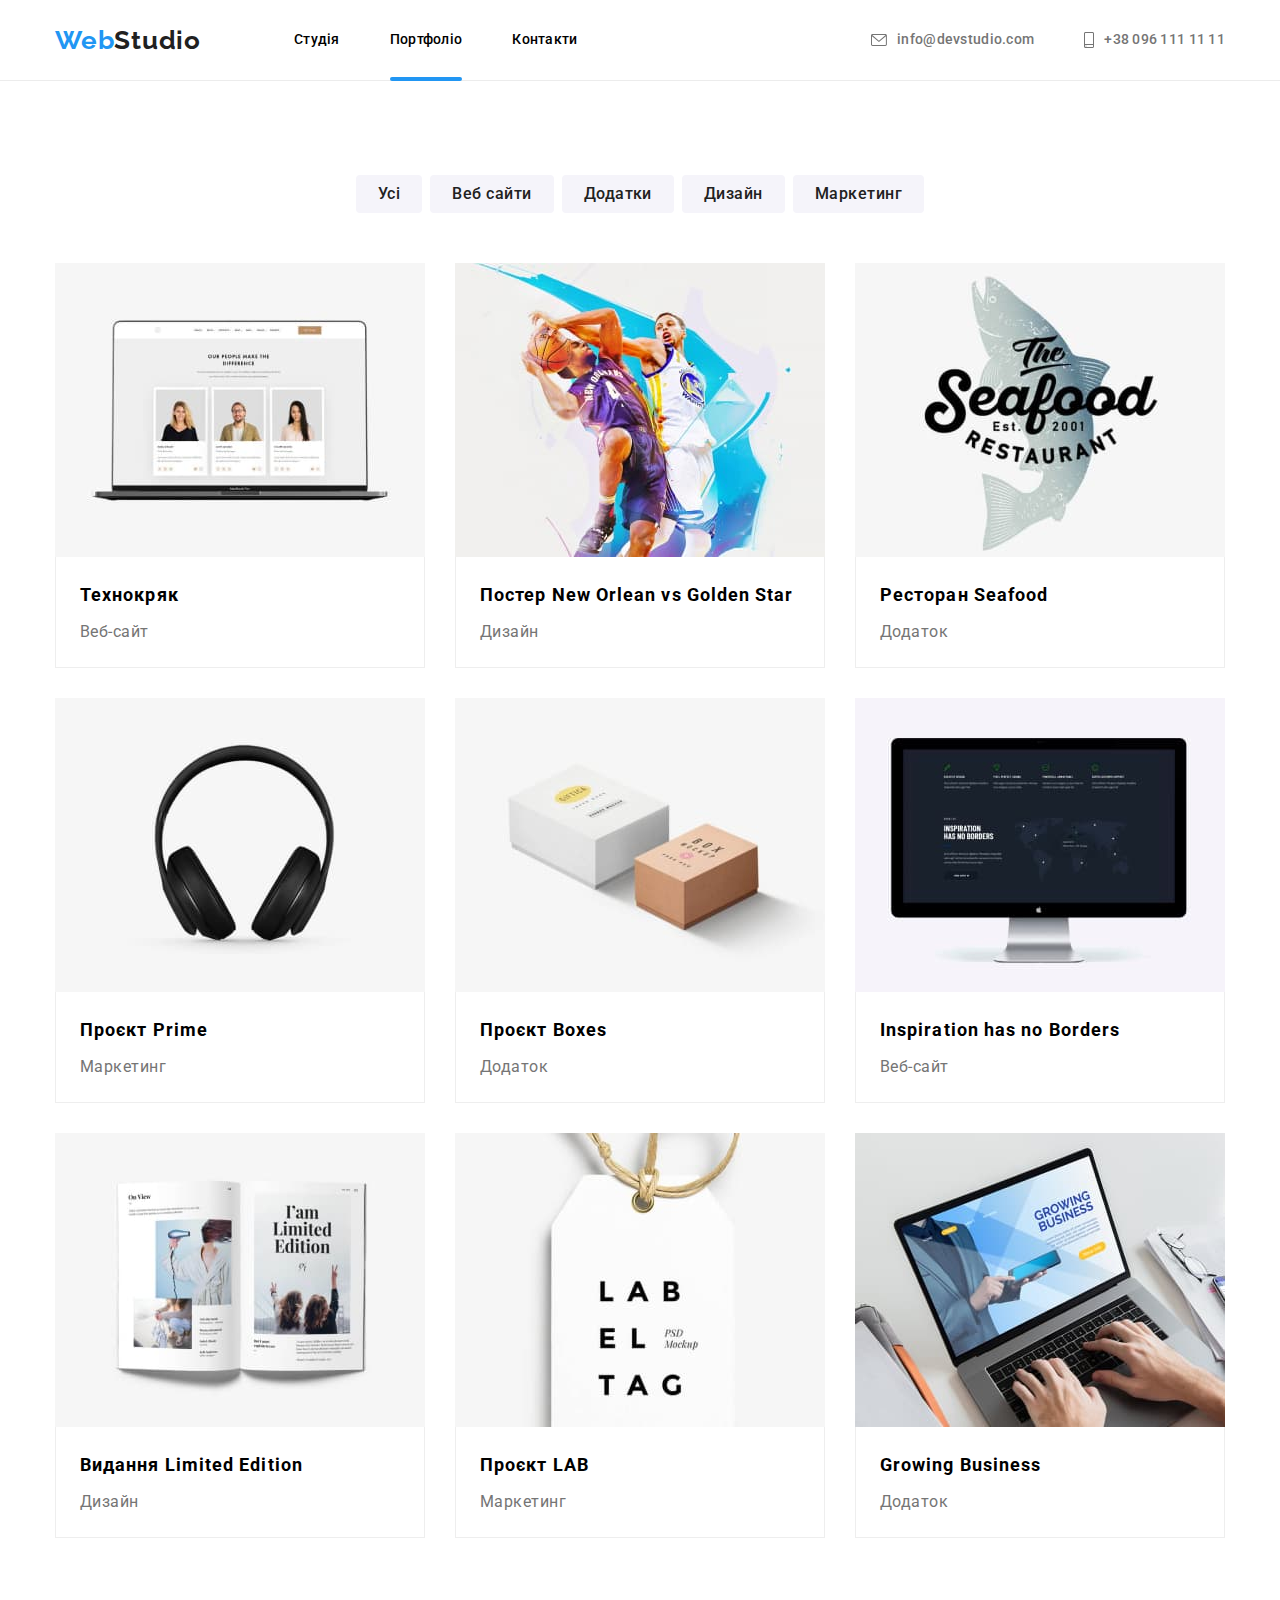
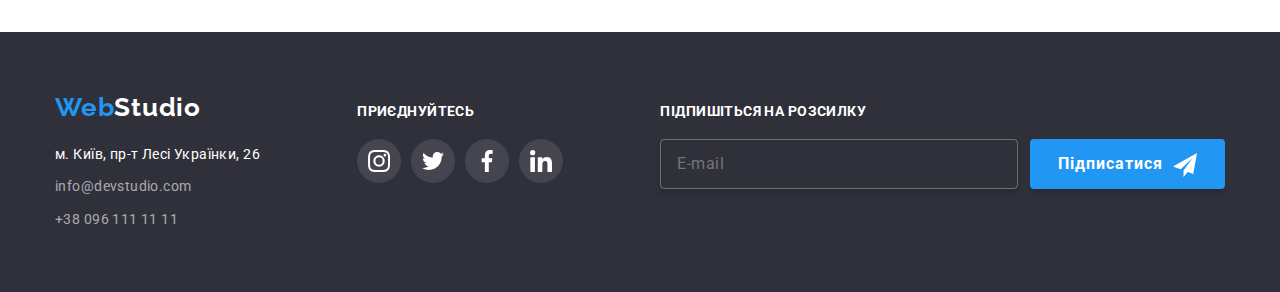
==== commit a629faaa: "Update portfolio.html" ====
--- a/portfolio.html
+++ b/portfolio.html
@@ -73,172 +73,172 @@
           <div>
             <ul class="projects">
               <li>
-                <a href="">
+                <a href="" class="projects__link">
                   <div class="projects__block">
                     <img src="./images/img8.jpg" alt="Ноутбук" width="370" />
-                    <p class="project__text">
-                      Ресурс пропонує комплексні пропозиції з різним рівнем
-                      функціоналу та сервісів. Все це дозволить відвідувачу
-                      отримати вичерпні відомості про компанію чи приватну
-                      особу.
-                    </p>
-                  </div>
-                  <div class="pocket">
+                    <p class="projects__text">
+                      Ресурс пропонує комплексні пропозиції з різним рівнем
+                      функціоналу та сервісів. Все це дозволить відвідувачу
+                      отримати вичерпні відомості про компанію чи приватну
+                      особу.
+                    </p>
+                  </div>
+                  <div class="projects__pocket">
                     <h3 class="projects__title">Технокряк</h3>
-                    <p class="text">Веб-сайт</p>
+                    <p class="projects__filter">Веб-сайт</p>
                   </div></a
                 >
               </li>
               <li>
-                <a href="">
+                <a href="" class="projects__link">
                   <div class="projects__block">
                     <img
                       src="./images/img9.jpg"
                       alt="Баскетболісти"
                       width="370"
                     />
-                    <p class="project__text">
-                      Ресурс пропонує комплексні пропозиції з різним рівнем
-                      функціоналу та сервісів. Все це дозволить відвідувачу
-                      отримати вичерпні відомості про компанію чи приватну
-                      особу.
-                    </p>
-                  </div>
-                  <div class="pocket">
+                    <p class="projects__text">
+                      Ресурс пропонує комплексні пропозиції з різним рівнем
+                      функціоналу та сервісів. Все це дозволить відвідувачу
+                      отримати вичерпні відомості про компанію чи приватну
+                      особу.
+                    </p>
+                  </div>
+                  <div class="projects__pocket">
                     <h3 class="projects__title">
                       Постер New Orlean vs Golden Star
                     </h3>
-                    <p class="text">Дизайн</p>
-                  </div>
-                </a>
-              </li>
-              <li>
-                <a href="">
+                    <p class="projects__filter">Дизайн</p>
+                  </div>
+                </a>
+              </li>
+              <li>
+                <a href="" class="projects__link">
                   <div class="projects__block">
                     <img
                       src="./images/img10.jpg"
                       alt="Лого ресторана морська їжа"
                       width="370"
                     />
-                    <p class="project__text">
-                      Ресурс пропонує комплексні пропозиції з різним рівнем
-                      функціоналу та сервісів. Все це дозволить відвідувачу
-                      отримати вичерпні відомості про компанію чи приватну
-                      особу.
-                    </p>
-                  </div>
-                  <div class="pocket">
+                    <p class="projects__text">
+                      Ресурс пропонує комплексні пропозиції з різним рівнем
+                      функціоналу та сервісів. Все це дозволить відвідувачу
+                      отримати вичерпні відомості про компанію чи приватну
+                      особу.
+                    </p>
+                  </div>
+                  <div class="projects__pocket">
                     <h3 class="projects__title">Ресторан Seafood</h3>
-                    <p class="text">Додаток</p>
-                  </div>
-                </a>
-              </li>
-              <li>
-                <a href="">
+                    <p class="projects__filter">Додаток</p>
+                  </div>
+                </a>
+              </li>
+              <li>
+                <a href="" class="projects__link">
                   <div class="projects__block">
                     <img
                       src="./images/img11.jpg"
                       alt="Навушникик"
                       width="370"
                     />
-                    <p class="project__text">
-                      Ресурс пропонує комплексні пропозиції з різним рівнем
-                      функціоналу та сервісів. Все це дозволить відвідувачу
-                      отримати вичерпні відомості про компанію чи приватну
-                      особу.
-                    </p>
-                  </div>
-                  <div class="pocket">
+                    <p class="projects__text">
+                      Ресурс пропонує комплексні пропозиції з різним рівнем
+                      функціоналу та сервісів. Все це дозволить відвідувачу
+                      отримати вичерпні відомості про компанію чи приватну
+                      особу.
+                    </p>
+                  </div>
+                  <div class="projects__pocket">
                     <h3 class="projects__title">Проєкт Prime</h3>
-                    <p class="text">Маркетинг</p>
-                  </div>
-                </a>
-              </li>
-              <li>
-                <a href="">
+                    <p class="projects__filter">Маркетинг</p>
+                  </div>
+                </a>
+              </li>
+              <li>
+                <a href="" class="projects__link">
                   <div class="projects__block">
                     <img src="./images/img12.jpg" alt="Коробки" width="370" />
-                    <p class="project__text">
-                      Ресурс пропонує комплексні пропозиції з різним рівнем
-                      функціоналу та сервісів. Все це дозволить відвідувачу
-                      отримати вичерпні відомості про компанію чи приватну
-                      особу.
-                    </p>
-                  </div>
-                  <div class="pocket">
+                    <p class="projects__text">
+                      Ресурс пропонує комплексні пропозиції з різним рівнем
+                      функціоналу та сервісів. Все це дозволить відвідувачу
+                      отримати вичерпні відомості про компанію чи приватну
+                      особу.
+                    </p>
+                  </div>
+                  <div class="projects__pocket">
                     <h3 class="projects__title">Проєкт Boxes</h3>
-                    <p class="text">Додаток</p>
-                  </div>
-                </a>
-              </li>
-              <li>
-                <a href="">
+                    <p class="projects__filter">Додаток</p>
+                  </div>
+                </a>
+              </li>
+              <li>
+                <a href="" class="projects__link">
                   <div class="projects__block">
                     <img src="./images/img13.jpg" alt="Монітор" width="370" />
-                    <p class="project__text">
-                      Ресурс пропонує комплексні пропозиції з різним рівнем
-                      функціоналу та сервісів. Все це дозволить відвідувачу
-                      отримати вичерпні відомості про компанію чи приватну
-                      особу.
-                    </p>
-                  </div>
-                  <div class="pocket">
+                    <p class="projects__text">
+                      Ресурс пропонує комплексні пропозиції з різним рівнем
+                      функціоналу та сервісів. Все це дозволить відвідувачу
+                      отримати вичерпні відомості про компанію чи приватну
+                      особу.
+                    </p>
+                  </div>
+                  <div class="projects__pocket">
                     <h3 class="projects__title">Inspiration has no Borders</h3>
-                    <p class="text">Веб-сайт</p>
-                  </div>
-                </a>
-              </li>
-              <li>
-                <a href="">
+                    <p class="projects__filter">Веб-сайт</p>
+                  </div>
+                </a>
+              </li>
+              <li>
+                <a href="" class="projects__link">
                   <div class="projects__block">
                     <img src="./images/img16.jpg" alt="Журнал" width="370" />
-                    <p class="project__text">
-                      Ресурс пропонує комплексні пропозиції з різним рівнем
-                      функціоналу та сервісів. Все це дозволить відвідувачу
-                      отримати вичерпні відомості про компанію чи приватну
-                      особу.
-                    </p>
-                  </div>
-                  <div class="pocket">
+                    <p class="projects__text">
+                      Ресурс пропонує комплексні пропозиції з різним рівнем
+                      функціоналу та сервісів. Все це дозволить відвідувачу
+                      отримати вичерпні відомості про компанію чи приватну
+                      особу.
+                    </p>
+                  </div>
+                  <div class="projects__pocket">
                     <h3 class="projects__title">Видання Limited Edition</h3>
-                    <p class="text">Дизайн</p>
-                  </div>
-                </a>
-              </li>
-              <li>
-                <a href="">
+                    <p class="projects__filter">Дизайн</p>
+                  </div>
+                </a>
+              </li>
+              <li>
+                <a href="" class="projects__link">
                   <div class="projects__block">
                     <img src="./images/img14.jpg" alt="Бірка" width="370" />
-                    <p class="project__text">
-                      Ресурс пропонує комплексні пропозиції з різним рівнем
-                      функціоналу та сервісів. Все це дозволить відвідувачу
-                      отримати вичерпні відомості про компанію чи приватну
-                      особу.
-                    </p>
-                  </div>
-                  <div class="pocket">
+                    <p class="projects__text">
+                      Ресурс пропонує комплексні пропозиції з різним рівнем
+                      функціоналу та сервісів. Все це дозволить відвідувачу
+                      отримати вичерпні відомості про компанію чи приватну
+                      особу.
+                    </p>
+                  </div>
+                  <div class="projects__pocket">
                     <h3 class="projects__title">Проєкт LAB</h3>
-                    <p class="text">Маркетинг</p>
-                  </div>
-                </a>
-              </li>
-              <li>
-                <a href="">
+                    <p class="projects__filter">Маркетинг</p>
+                  </div>
+                </a>
+              </li>
+              <li>
+                <a href="" class="projects__link">
                   <div class="projects__block">
                     <img
                       src="./images/img15.jpg"
                       alt="Людина працює на ноутбуці"
                     />
-                    <p class="project__text">
-                      Ресурс пропонує комплексні пропозиції з різним рівнем
-                      функціоналу та сервісів. Все це дозволить відвідувачу
-                      отримати вичерпні відомості про компанію чи приватну
-                      особу.
-                    </p>
-                  </div>
-                  <div class="pocket">
+                    <p class="projects__text">
+                      Ресурс пропонує комплексні пропозиції з різним рівнем
+                      функціоналу та сервісів. Все це дозволить відвідувачу
+                      отримати вичерпні відомості про компанію чи приватну
+                      особу.
+                    </p>
+                  </div>
+                  <div class="projects__pocket">
                     <h3 class="projects__title">Growing Business</h3>
-                    <p class="text">Додаток</p>
+                    <p class="projects__filter">Додаток</p>
                   </div>
                 </a>
               </li>
@@ -329,7 +329,7 @@
               ><span class="visually-hidden">E-mail</span>
               <div>
                 <input
-                  type="text"
+                  type="projects__filter"
                   placeholder="E-mail"
                   class="subscription__field"
                   name="field"
--- a/css/main.min.css
+++ b/css/main.min.css
@@ -1 +1 @@
-@import"https://fonts.googleapis.com/css2?family=Raleway:wght@700&family=Roboto:wght@400;500;700;900&display=swap";@import"https://cdnjs.cloudflare.com/ajax/libs/modern-normalize/1.1.0/modern-normalize.css";body{background-color:#fff;font-family:Roboto,sans-serif;background-color:#fff}header{border-bottom:1px solid #ececec}h1,h2,h3,h4,h5,h6,p{margin-top:0;margin-bottom:0}img{display:block;max-width:100%}ul{list-style:none;margin:0;padding:0}a{color:inherit;text-decoration:none;font-style:normal;-webkit-transition:color 250ms var(--cubic-bezier);transition:color 250ms var(--cubic-bezier)}.visually-hidden{position:absolute;width:1px;height:1px;margin:-1px;border:0;padding:0;white-space:nowrap;-webkit-clip-path:inset(100%);clip-path:inset(100%);clip:rect(0 0 0 0);overflow:hidden}.logo{font-family:"Raleway";font-style:normal;font-weight:700;font-size:26px;line-height:1.19;color:#2196f3;text-decoration:none;letter-spacing:.03em}.logo__header{color:#212121}.logo__footer{color:#fff}.header{font-weight:500;font-size:14px;line-height:1.14;letter-spacing:.02em}.header__container,.nav{display:-webkit-box;display:-ms-flexbox;display:flex;-webkit-box-align:center;-ms-flex-align:center;align-items:center}.nav__list{display:-webkit-box;display:-ms-flexbox;display:flex;margin-left:93px;gap:50px}.nav__link{display:block;padding:32px 0;-webkit-transition:color 250ms cubic-bezier(0.4, 0, 0.2, 1);transition:color 250ms cubic-bezier(0.4, 0, 0.2, 1)}.nav__link:hover,.nav__link:focus{color:#2196f3}.nav__link--current{position:relative;color:var(--accent-blue-color)}.nav__link--current::after{content:"";position:absolute;bottom:-1px;left:0;width:100%;height:4px;background:#2196f3;border-radius:2px}.contact{display:-webkit-box;display:-ms-flexbox;display:flex;gap:50px;margin-left:auto;color:#757575}.contact__link{display:-webkit-box;display:-ms-flexbox;display:flex;-webkit-box-align:center;-ms-flex-align:center;align-items:center;-webkit-transition:color 250ms cubic-bezier(0.4, 0, 0.2, 1);transition:color 250ms cubic-bezier(0.4, 0, 0.2, 1)}.contact__link:hover,.contact__link:focus{color:#2196f3}.contact__icon{margin-right:10px;fill:currentColor}.contact__icon:hover,.contact__icon:focus{fill:currentColor}.hero{padding-top:200px;padding-bottom:200px;text-align:center;background-color:#2f303a;background-image:-webkit-gradient(linear, left top, left bottom, from(rgba(47, 48, 58, 0.4)), to(rgba(47, 48, 58, 0.4))),url(../images/hero-bcg.jpg);background-image:linear-gradient(rgba(47, 48, 58, 0.4), rgba(47, 48, 58, 0.4)),url(../images/hero-bcg.jpg);max-width:1600px}.hero__title{margin-bottom:30px;font-weight:900;font-size:44px;line-height:1.36;text-align:center;letter-spacing:.06em;text-transform:uppercase;color:#fff}.btn{padding:10px 32px;font-weight:700;line-height:1.88;-webkit-box-align:center;-ms-flex-align:center;align-items:center;text-align:center;letter-spacing:.06em;color:#fff;background-color:#2196f3;border-radius:4px;border:none;cursor:pointer;-webkit-box-shadow:0px 4px 4px rgba(0,0,0,.15);box-shadow:0px 4px 4px rgba(0,0,0,.15);-webkit-transition:background-color 250ms cubic-bezier(0.4, 0, 0.2, 1);transition:background-color 250ms cubic-bezier(0.4, 0, 0.2, 1)}.btn:hover,.btn:focus{background-color:#188ce8}.backdrop{position:fixed;top:0;left:0;width:100%;height:100%;background:rgba(0,0,0,.2);z-index:1;visibility:visible;opacity:1;-webkit-transition:opacity 250ms cubic-bezier(0.4, 0, 0.2, 1),visibility 250ms cubic-bezier(0.4, 0, 0.2, 1);transition:opacity 250ms cubic-bezier(0.4, 0, 0.2, 1),visibility 250ms cubic-bezier(0.4, 0, 0.2, 1)}.backdrop--is-hidden{visibility:hidden;opacity:0;pointer-events:none}.backdrop--is-hidden .modal{-webkit-transform:translate(-50%, -50%) scale(1.1);transform:translate(-50%, -50%) scale(1.1)}.modal{position:absolute;top:50%;left:50%;-webkit-transform:translate(-50%, -50%) scale(1);transform:translate(-50%, -50%) scale(1);width:528px;height:581px;padding:40px;background:#fff;-webkit-box-shadow:0px 1px 3px rgba(0,0,0,.12),0px 1px 1px rgba(0,0,0,.14),0px 2px 1px rgba(0,0,0,.2);box-shadow:0px 1px 3px rgba(0,0,0,.12),0px 1px 1px rgba(0,0,0,.14),0px 2px 1px rgba(0,0,0,.2);border-radius:4px;-webkit-transition:-webkit-transform 250ms cubic-bezier(0.4, 0, 0.2, 1);transition:-webkit-transform 250ms cubic-bezier(0.4, 0, 0.2, 1);transition:transform 250ms cubic-bezier(0.4, 0, 0.2, 1);transition:transform 250ms cubic-bezier(0.4, 0, 0.2, 1), -webkit-transform 250ms cubic-bezier(0.4, 0, 0.2, 1)}.modal__close{display:-webkit-box;display:-ms-flexbox;display:flex;-webkit-box-pack:center;-ms-flex-pack:center;justify-content:center;-webkit-box-align:center;-ms-flex-align:center;align-items:center;position:absolute;top:8px;right:8px;padding:0;margin:0;width:30px;height:30px;background-color:#fff;border:1px solid rgba(0,0,0,.1);border-radius:50%;-webkit-transition:color 250ms cubic-bezier(0.4, 0, 0.2, 1),-webkit-transform 250ms cubic-bezier(0.4, 0, 0.2, 1);transition:color 250ms cubic-bezier(0.4, 0, 0.2, 1),-webkit-transform 250ms cubic-bezier(0.4, 0, 0.2, 1);transition:transform 250ms cubic-bezier(0.4, 0, 0.2, 1),color 250ms cubic-bezier(0.4, 0, 0.2, 1);transition:transform 250ms cubic-bezier(0.4, 0, 0.2, 1),color 250ms cubic-bezier(0.4, 0, 0.2, 1),-webkit-transform 250ms cubic-bezier(0.4, 0, 0.2, 1)}.modal__close-icon{fill:currentColor}.modal__close:hover,.modal__close:focus{cursor:pointer;color:#2196f3}.form__title{margin-bottom:12px;font-weight:700;font-size:20px;line-height:1.15;text-align:center;letter-spacing:.03em;color:#212121}.form__label{display:block;position:relative;margin-bottom:10px;text-align:start;margin-bottom:4px;font-size:12px;line-height:1.17;letter-spacing:.01em;color:#757575}.form__block{display:block;position:relative;margin-bottom:10px}.form__input{width:100%;height:40px;padding-left:42px;font-size:12px;border:1px solid rgba(33,33,33,.2);border-radius:4px;outline:none;-webkit-transition:border 250ms cubic-bezier(0.4, 0, 0.2, 1);transition:border 250ms cubic-bezier(0.4, 0, 0.2, 1)}.form__input:focus{border:1px solid #2196f3}.form__input:focus+.form__icon{fill:#2196f3}.form__icon{position:absolute;top:50%;left:15px;-webkit-transform:translateY(-50%);transform:translateY(-50%);-webkit-transition:fill 250ms cubic-bezier(0.4, 0, 0.2, 1);transition:fill 250ms cubic-bezier(0.4, 0, 0.2, 1)}.form__textarea{resize:none;width:100%;height:120px;padding:12px 16px;margin-bottom:20px;font-size:12px;border:1px solid rgba(33,33,33,.2);border-radius:4px;outline:initial;-webkit-transition:border 250ms cubic-bezier(0.4, 0, 0.2, 1);transition:border 250ms cubic-bezier(0.4, 0, 0.2, 1)}.form__textarea:focus{border:1px solid #2196f3}.form__textarea::-webkit-input-placeholder{font-size:12px;line-height:1.17;letter-spacing:.01em;color:rgba(117,117,117,.5)}.form__textarea::-moz-placeholder{font-size:12px;line-height:1.17;letter-spacing:.01em;color:rgba(117,117,117,.5)}.form__textarea:-ms-input-placeholder{font-size:12px;line-height:1.17;letter-spacing:.01em;color:rgba(117,117,117,.5)}.form__textarea::-ms-input-placeholder{font-size:12px;line-height:1.17;letter-spacing:.01em;color:rgba(117,117,117,.5)}.form__textarea::placeholder{font-size:12px;line-height:1.17;letter-spacing:.01em;color:rgba(117,117,117,.5)}.form__agree{display:-webkit-box;display:-ms-flexbox;display:flex;-webkit-box-align:center;-ms-flex-align:center;align-items:center;-webkit-box-pack:center;-ms-flex-pack:center;justify-content:center;margin-bottom:30px;font-weight:400;font-size:14px;line-height:1.71;letter-spacing:.03em;color:#757575}.form__link{margin-left:5px;color:#2196f3;text-decoration:underline}.agree-checkbox:checked~.check-icon{border-color:#2196f3;background-color:#2196f3}.agree-checkbox:focus~.check-icon{outline:1px solid #2196f3}.check-icon{display:inline-block;width:16px;height:15px;margin-right:8px;border:2px solid #212121;border-radius:2px;-webkit-transition:border 250ms cubic-bezier(0.4, 0, 0.2, 1),backgroun-color 250ms cubic-bezier(0.4, 0, 0.2, 1);transition:border 250ms cubic-bezier(0.4, 0, 0.2, 1),backgroun-color 250ms cubic-bezier(0.4, 0, 0.2, 1)}.form__btn{padding:10px 52px;font-weight:700;line-height:1.88;-webkit-box-align:center;-ms-flex-align:center;align-items:center;text-align:center;letter-spacing:.06em;color:#fff;background-color:#2196f3;border-radius:4px;border:none;cursor:pointer;-webkit-box-shadow:0px 4px 4px rgba(0,0,0,.15);box-shadow:0px 4px 4px rgba(0,0,0,.15);-webkit-transition:background-color 250ms cubic-bezier(0.4, 0, 0.2, 1);transition:background-color 250ms cubic-bezier(0.4, 0, 0.2, 1)}.form__btn:hover,.form__btn:focus{background-color:#188ce8}.social{display:-webkit-box;display:-ms-flexbox;display:flex;gap:10px;-webkit-box-pack:center;-ms-flex-pack:center;justify-content:center}.social__link{display:-webkit-box;display:-ms-flexbox;display:flex;width:44px;height:44px;border-radius:50%;-webkit-box-pack:center;-ms-flex-pack:center;justify-content:center;-webkit-box-align:center;-ms-flex-align:center;align-items:center;color:#afb1b8;-webkit-transition:color 250ms cubic-bezier(0.4, 0, 0.2, 1),background-color 250ms cubic-bezier(0.4, 0, 0.2, 1);transition:color 250ms cubic-bezier(0.4, 0, 0.2, 1),background-color 250ms cubic-bezier(0.4, 0, 0.2, 1)}.social__link--in-footer{color:#fff;background-color:rgba(255,255,255,.1)}.social__link:hover,.social__link:focus{background-color:#2196f3;color:#fff}.social__icon{fill:currentColor}.filter{display:-webkit-box;display:-ms-flexbox;display:flex;-webkit-box-pack:center;-ms-flex-pack:center;justify-content:center;gap:8px;margin-bottom:50px}.filter__btn{padding:6px 22px;font-weight:500;line-height:1.62;letter-spacing:.03em;color:#212121;background:#f5f4fa;border-radius:4px;border:none;-webkit-box-shadow:none;box-shadow:none;cursor:pointer;-webkit-transition:bacground-color 250ms cubic-bezier(0.4, 0, 0.2, 1),-webkit-box-shadow 250ms cubic-bezier(0.4, 0, 0.2, 1);transition:bacground-color 250ms cubic-bezier(0.4, 0, 0.2, 1),-webkit-box-shadow 250ms cubic-bezier(0.4, 0, 0.2, 1);transition:bacground-color 250ms cubic-bezier(0.4, 0, 0.2, 1),box-shadow 250ms cubic-bezier(0.4, 0, 0.2, 1);transition:bacground-color 250ms cubic-bezier(0.4, 0, 0.2, 1),box-shadow 250ms cubic-bezier(0.4, 0, 0.2, 1),-webkit-box-shadow 250ms cubic-bezier(0.4, 0, 0.2, 1)}.filter__btn:hover,.filter__btn:focus{color:#fff;background-color:#2196f3;-webkit-box-shadow:0px 2px 2px 0px rgba(0,0,0,.1215686275),0px 1px 2px 0px rgba(0,0,0,.0784313725),0px 3px 1px 0px rgba(0,0,0,.1019607843);box-shadow:0px 2px 2px 0px rgba(0,0,0,.1215686275),0px 1px 2px 0px rgba(0,0,0,.0784313725),0px 3px 1px 0px rgba(0,0,0,.1019607843)}.projects{display:-webkit-box;display:-ms-flexbox;display:flex;-ms-flex-wrap:wrap;flex-wrap:wrap;gap:30px}.projects__block{position:relative;overflow:hidden}.project__text{position:absolute;top:0;left:0;width:100%;height:100%;padding:63px 24px;font-size:18px;line-height:1.56;letter-spacing:.03em;color:var(--header-background);background:rgba(33,150,243,.9);-webkit-transform:translateY(101%);transform:translateY(101%);-webkit-transition:-webkit-transform 250ms var(--cubic-bezier);transition:-webkit-transform 250ms var(--cubic-bezier);transition:transform 250ms var(--cubic-bezier);transition:transform 250ms var(--cubic-bezier), -webkit-transform 250ms var(--cubic-bezier)}.projects__title{margin-bottom:4px;font-weight:700;font-size:18px;line-height:2;letter-spacing:.06em}.footer{padding-top:60px;padding-bottom:60px;background-color:#2f303a}.footer__container{display:-webkit-box;display:-ms-flexbox;display:flex;gap:93px;-webkit-box-pack:justify;-ms-flex-pack:justify;justify-content:space-between;-webkit-box-align:baseline;-ms-flex-align:baseline;align-items:baseline}.address{margin-top:20px}.address__list{display:-webkit-box;display:-ms-flexbox;display:flex;-webkit-box-orient:vertical;-webkit-box-direction:normal;-ms-flex-direction:column;flex-direction:column;gap:9px}.address__link{font-weight:400;font-size:14px;line-height:1.71;letter-spacing:.03em;color:rgba(255,255,255,.6);-webkit-transition:color 250ms cubic-bezier(0.4, 0, 0.2, 1);transition:color 250ms cubic-bezier(0.4, 0, 0.2, 1)}.address__link--lighter{color:#fff}.address__link:hover,.address__link:focus{color:#2196f3}.footer__title{font-size:14px;line-height:1.17;letter-spacing:.03em;text-transform:uppercase;color:#fff;margin-bottom:20px}.subscription__title{display:block;margin-bottom:20px;font-family:"Roboto";font-style:normal;font-weight:700;font-size:14px;line-height:16px;letter-spacing:.03em;text-transform:uppercase;color:#fff}.subscription__field{width:358px;height:50px;padding:15px 16px;margin-right:12px;background:var(--footer-background);-webkit-box-shadow:0px 4px 4px rgba(0,0,0,.15);box-shadow:0px 4px 4px rgba(0,0,0,.15);border:1px solid rgba(255,255,255,.3);border-radius:4px;outline:initial;letter-spacing:.03em;color:rgba(255,255,255,.6)}.subscription__field:focus{border-color:#2196f3}.subscription__btn{padding:10px 28px;font-weight:700;line-height:1.88;letter-spacing:.06em;color:#fff;background-color:#2196f3;border-radius:4px;border:none;cursor:pointer;-webkit-box-shadow:0px 4px 4px rgba(0,0,0,.15);box-shadow:0px 4px 4px rgba(0,0,0,.15);-webkit-transition:background-color 250ms cubic-bezier(0.4, 0, 0.2, 1);transition:background-color 250ms cubic-bezier(0.4, 0, 0.2, 1)}.subscription__btn:hover,.subscription__btn:focus{background-color:#188ce8}.subscription__icon{margin-left:10px;vertical-align:middle}.container{max-width:1200px;margin:0 auto;padding:0 15px}.section{padding-top:94px;padding-bottom:94px;margin:0 auto}.section--no-top-padding{padding-top:0}.section--dark-background{background-color:#f5f4fa}.title{margin-bottom:50px;font-size:36px;line-height:1.17;text-align:center;letter-spacing:.03em;color:#212121}.advantages__list{display:-webkit-box;display:-ms-flexbox;display:flex;gap:30px}.card__img{display:-webkit-box;display:-ms-flexbox;display:flex;-webkit-box-align:center;-ms-flex-align:center;align-items:center;-webkit-box-pack:center;-ms-flex-pack:center;justify-content:center;margin-bottom:30px;min-width:270px;height:120px;border-radius:4px;background-color:#f5f4fa}.card__title{margin-bottom:10px;font-weight:700;font-size:14px;line-height:1.14;letter-spacing:.03em;text-transform:uppercase}.card__text{font-weight:400;font-size:14px;line-height:1.71;letter-spacing:.03em;color:#757575}.example{display:-webkit-box;display:-ms-flexbox;display:flex;gap:30px}.example__block{position:relative}.example__text{position:absolute;bottom:0;left:0;width:100%;height:70px;font-weight:700;font-size:14px;text-align:center;padding-top:27px;padding-bottom:27px;letter-spacing:.03em;text-transform:uppercase;color:#fff;background:rgba(47,48,58,.8)}.team-list{display:-webkit-box;display:-ms-flexbox;display:flex;gap:30px}.person{background-color:#fff;-webkit-box-shadow:0px 1px 3px rgba(0,0,0,.12),0px 1px 1px rgba(0,0,0,.14),0px 2px 1px rgba(0,0,0,.2);box-shadow:0px 1px 3px rgba(0,0,0,.12),0px 1px 1px rgba(0,0,0,.14),0px 2px 1px rgba(0,0,0,.2);border-radius:0px 0px 4px 4px}.person__pocket{padding-top:30px;padding-bottom:30px}.person__name{margin-bottom:10px;font-weight:500;font-size:16px;line-height:1.19;text-align:center;letter-spacing:.03em}.person__text{margin-bottom:16px;font-weight:400;font-size:16px;line-height:1.19;text-align:center;letter-spacing:.03em;color:#757575}.client{display:-webkit-box;display:-ms-flexbox;display:flex;gap:30px;-webkit-box-pack:center;-ms-flex-pack:center;justify-content:center}.client__link{display:-webkit-box;display:-ms-flexbox;display:flex;width:170px;height:92px;-webkit-box-pack:center;-ms-flex-pack:center;justify-content:center;-webkit-box-align:center;-ms-flex-align:center;align-items:center;border:1px solid #afb1b8;border-radius:4px;color:#afb1b8;-webkit-transition:border 250ms cubic-bezier(0.4, 0, 0.2, 1),color 250ms cubic-bezier(0.4, 0, 0.2, 1);transition:border 250ms cubic-bezier(0.4, 0, 0.2, 1),color 250ms cubic-bezier(0.4, 0, 0.2, 1)}.client__link:hover,.client__link:focus{border:1px solid #2196f3;color:#2196f3}.client__icon{fill:currentColor}/*# sourceMappingURL=main.min.css.map */+@import"https://fonts.googleapis.com/css2?family=Raleway:wght@700&family=Roboto:wght@400;500;700;900&display=swap";@import"https://cdnjs.cloudflare.com/ajax/libs/modern-normalize/1.1.0/modern-normalize.css";body{background-color:#fff;font-family:Roboto,sans-serif;background-color:#fff}header{border-bottom:1px solid #ececec}h1,h2,h3,h4,h5,h6,p{margin-top:0;margin-bottom:0}img{display:block;max-width:100%}ul{list-style:none;margin:0;padding:0}a{color:inherit;text-decoration:none;font-style:normal;-webkit-transition:color 250ms var(--cubic-bezier);transition:color 250ms var(--cubic-bezier)}.visually-hidden{position:absolute;width:1px;height:1px;margin:-1px;border:0;padding:0;white-space:nowrap;-webkit-clip-path:inset(100%);clip-path:inset(100%);clip:rect(0 0 0 0);overflow:hidden}.logo{font-family:"Raleway";font-style:normal;font-weight:700;font-size:26px;line-height:1.19;color:#2196f3;text-decoration:none;letter-spacing:.03em}.logo__header{color:#212121}.logo__footer{color:#fff}.header{font-weight:500;font-size:14px;line-height:1.14;letter-spacing:.02em}.header__container,.nav{display:-webkit-box;display:-ms-flexbox;display:flex;-webkit-box-align:center;-ms-flex-align:center;align-items:center}.nav__list{display:-webkit-box;display:-ms-flexbox;display:flex;margin-left:93px;gap:50px}.nav__link{display:block;padding:32px 0;-webkit-transition:color 250ms cubic-bezier(0.4, 0, 0.2, 1);transition:color 250ms cubic-bezier(0.4, 0, 0.2, 1)}.nav__link:hover,.nav__link:focus{color:#2196f3}.nav__link--current{position:relative;color:var(--accent-blue-color)}.nav__link--current::after{content:"";position:absolute;bottom:-1px;left:0;width:100%;height:4px;background:#2196f3;border-radius:2px}.contact{display:-webkit-box;display:-ms-flexbox;display:flex;gap:50px;margin-left:auto;color:#757575}.contact__link{display:-webkit-box;display:-ms-flexbox;display:flex;-webkit-box-align:center;-ms-flex-align:center;align-items:center;-webkit-transition:color 250ms cubic-bezier(0.4, 0, 0.2, 1);transition:color 250ms cubic-bezier(0.4, 0, 0.2, 1)}.contact__link:hover,.contact__link:focus{color:#2196f3}.contact__icon{margin-right:10px;fill:currentColor}.contact__icon:hover,.contact__icon:focus{fill:currentColor}.hero{padding-top:200px;padding-bottom:200px;text-align:center;background-color:#2f303a;background-image:-webkit-gradient(linear, left top, left bottom, from(rgba(47, 48, 58, 0.4)), to(rgba(47, 48, 58, 0.4))),url(../images/hero-bcg.jpg);background-image:linear-gradient(rgba(47, 48, 58, 0.4), rgba(47, 48, 58, 0.4)),url(../images/hero-bcg.jpg);max-width:1600px}.hero__title{margin-bottom:30px;font-weight:900;font-size:44px;line-height:1.36;text-align:center;letter-spacing:.06em;text-transform:uppercase;color:#fff}.btn{padding:10px 32px;font-weight:700;line-height:1.88;-webkit-box-align:center;-ms-flex-align:center;align-items:center;text-align:center;letter-spacing:.06em;color:#fff;background-color:#2196f3;border-radius:4px;border:none;cursor:pointer;-webkit-box-shadow:0px 4px 4px rgba(0,0,0,.15);box-shadow:0px 4px 4px rgba(0,0,0,.15);-webkit-transition:background-color 250ms cubic-bezier(0.4, 0, 0.2, 1);transition:background-color 250ms cubic-bezier(0.4, 0, 0.2, 1)}.btn:hover,.btn:focus{background-color:#188ce8}.backdrop{position:fixed;top:0;left:0;width:100%;height:100%;background:rgba(0,0,0,.2);z-index:1;visibility:visible;opacity:1;-webkit-transition:opacity 250ms cubic-bezier(0.4, 0, 0.2, 1),visibility 250ms cubic-bezier(0.4, 0, 0.2, 1);transition:opacity 250ms cubic-bezier(0.4, 0, 0.2, 1),visibility 250ms cubic-bezier(0.4, 0, 0.2, 1)}.backdrop--is-hidden{visibility:hidden;opacity:0;pointer-events:none}.backdrop--is-hidden .modal{-webkit-transform:translate(-50%, -50%) scale(1.1);transform:translate(-50%, -50%) scale(1.1)}.modal{position:absolute;top:50%;left:50%;-webkit-transform:translate(-50%, -50%) scale(1);transform:translate(-50%, -50%) scale(1);width:528px;height:581px;padding:40px;background:#fff;-webkit-box-shadow:0px 1px 3px rgba(0,0,0,.12),0px 1px 1px rgba(0,0,0,.14),0px 2px 1px rgba(0,0,0,.2);box-shadow:0px 1px 3px rgba(0,0,0,.12),0px 1px 1px rgba(0,0,0,.14),0px 2px 1px rgba(0,0,0,.2);border-radius:4px;-webkit-transition:-webkit-transform 250ms cubic-bezier(0.4, 0, 0.2, 1);transition:-webkit-transform 250ms cubic-bezier(0.4, 0, 0.2, 1);transition:transform 250ms cubic-bezier(0.4, 0, 0.2, 1);transition:transform 250ms cubic-bezier(0.4, 0, 0.2, 1), -webkit-transform 250ms cubic-bezier(0.4, 0, 0.2, 1)}.modal__close{display:-webkit-box;display:-ms-flexbox;display:flex;-webkit-box-pack:center;-ms-flex-pack:center;justify-content:center;-webkit-box-align:center;-ms-flex-align:center;align-items:center;position:absolute;top:8px;right:8px;padding:0;margin:0;width:30px;height:30px;background-color:#fff;border:1px solid rgba(0,0,0,.1);border-radius:50%;-webkit-transition:color 250ms cubic-bezier(0.4, 0, 0.2, 1),-webkit-transform 250ms cubic-bezier(0.4, 0, 0.2, 1);transition:color 250ms cubic-bezier(0.4, 0, 0.2, 1),-webkit-transform 250ms cubic-bezier(0.4, 0, 0.2, 1);transition:transform 250ms cubic-bezier(0.4, 0, 0.2, 1),color 250ms cubic-bezier(0.4, 0, 0.2, 1);transition:transform 250ms cubic-bezier(0.4, 0, 0.2, 1),color 250ms cubic-bezier(0.4, 0, 0.2, 1),-webkit-transform 250ms cubic-bezier(0.4, 0, 0.2, 1)}.modal__close-icon{fill:currentColor}.modal__close:hover,.modal__close:focus{cursor:pointer;color:#2196f3}.form__title{margin-bottom:12px;font-weight:700;font-size:20px;line-height:1.15;text-align:center;letter-spacing:.03em;color:#212121}.form__label{display:block;position:relative;margin-bottom:10px;text-align:start;margin-bottom:4px;font-size:12px;line-height:1.17;letter-spacing:.01em;color:#757575}.form__block{display:block;position:relative;margin-bottom:10px}.form__input{width:100%;height:40px;padding-left:42px;font-size:12px;border:1px solid rgba(33,33,33,.2);border-radius:4px;outline:none;-webkit-transition:border 250ms cubic-bezier(0.4, 0, 0.2, 1);transition:border 250ms cubic-bezier(0.4, 0, 0.2, 1)}.form__input:focus{border:1px solid #2196f3}.form__input:focus+.form__icon{fill:#2196f3}.form__icon{position:absolute;top:50%;left:15px;-webkit-transform:translateY(-50%);transform:translateY(-50%);-webkit-transition:fill 250ms cubic-bezier(0.4, 0, 0.2, 1);transition:fill 250ms cubic-bezier(0.4, 0, 0.2, 1)}.form__textarea{resize:none;width:100%;height:120px;padding:12px 16px;margin-bottom:20px;font-size:12px;border:1px solid rgba(33,33,33,.2);border-radius:4px;outline:initial;-webkit-transition:border 250ms cubic-bezier(0.4, 0, 0.2, 1);transition:border 250ms cubic-bezier(0.4, 0, 0.2, 1)}.form__textarea:focus{border:1px solid #2196f3}.form__textarea::-webkit-input-placeholder{font-size:12px;line-height:1.17;letter-spacing:.01em;color:rgba(117,117,117,.5)}.form__textarea::-moz-placeholder{font-size:12px;line-height:1.17;letter-spacing:.01em;color:rgba(117,117,117,.5)}.form__textarea:-ms-input-placeholder{font-size:12px;line-height:1.17;letter-spacing:.01em;color:rgba(117,117,117,.5)}.form__textarea::-ms-input-placeholder{font-size:12px;line-height:1.17;letter-spacing:.01em;color:rgba(117,117,117,.5)}.form__textarea::placeholder{font-size:12px;line-height:1.17;letter-spacing:.01em;color:rgba(117,117,117,.5)}.form__agree{display:-webkit-box;display:-ms-flexbox;display:flex;-webkit-box-align:center;-ms-flex-align:center;align-items:center;-webkit-box-pack:center;-ms-flex-pack:center;justify-content:center;margin-bottom:30px;font-weight:400;font-size:14px;line-height:1.71;letter-spacing:.03em;color:#757575}.form__link{margin-left:5px;color:#2196f3;text-decoration:underline}.agree-checkbox:checked~.check-icon{border-color:#2196f3;background-color:#2196f3}.agree-checkbox:focus~.check-icon{outline:1px solid #2196f3}.check-icon{display:inline-block;width:16px;height:15px;margin-right:8px;border:2px solid #212121;border-radius:2px;-webkit-transition:border 250ms cubic-bezier(0.4, 0, 0.2, 1),backgroun-color 250ms cubic-bezier(0.4, 0, 0.2, 1);transition:border 250ms cubic-bezier(0.4, 0, 0.2, 1),backgroun-color 250ms cubic-bezier(0.4, 0, 0.2, 1)}.form__btn{padding:10px 52px;font-weight:700;line-height:1.88;-webkit-box-align:center;-ms-flex-align:center;align-items:center;text-align:center;letter-spacing:.06em;color:#fff;background-color:#2196f3;border-radius:4px;border:none;cursor:pointer;-webkit-box-shadow:0px 4px 4px rgba(0,0,0,.15);box-shadow:0px 4px 4px rgba(0,0,0,.15);-webkit-transition:background-color 250ms cubic-bezier(0.4, 0, 0.2, 1);transition:background-color 250ms cubic-bezier(0.4, 0, 0.2, 1)}.form__btn:hover,.form__btn:focus{background-color:#188ce8}.social{display:-webkit-box;display:-ms-flexbox;display:flex;gap:10px;-webkit-box-pack:center;-ms-flex-pack:center;justify-content:center}.social__link{display:-webkit-box;display:-ms-flexbox;display:flex;width:44px;height:44px;border-radius:50%;-webkit-box-pack:center;-ms-flex-pack:center;justify-content:center;-webkit-box-align:center;-ms-flex-align:center;align-items:center;color:#afb1b8;-webkit-transition:color 250ms cubic-bezier(0.4, 0, 0.2, 1),background-color 250ms cubic-bezier(0.4, 0, 0.2, 1);transition:color 250ms cubic-bezier(0.4, 0, 0.2, 1),background-color 250ms cubic-bezier(0.4, 0, 0.2, 1)}.social__link--in-footer{color:#fff;background-color:rgba(255,255,255,.1)}.social__link:hover,.social__link:focus{background-color:#2196f3;color:#fff}.social__icon{fill:currentColor}.filter{display:-webkit-box;display:-ms-flexbox;display:flex;-webkit-box-pack:center;-ms-flex-pack:center;justify-content:center;gap:8px;margin-bottom:50px}.filter__btn{padding:6px 22px;font-weight:500;line-height:1.62;letter-spacing:.03em;color:#212121;background:#f5f4fa;border-radius:4px;border:none;-webkit-box-shadow:none;box-shadow:none;cursor:pointer;-webkit-transition:bacground-color 250ms cubic-bezier(0.4, 0, 0.2, 1),-webkit-box-shadow 250ms cubic-bezier(0.4, 0, 0.2, 1);transition:bacground-color 250ms cubic-bezier(0.4, 0, 0.2, 1),-webkit-box-shadow 250ms cubic-bezier(0.4, 0, 0.2, 1);transition:bacground-color 250ms cubic-bezier(0.4, 0, 0.2, 1),box-shadow 250ms cubic-bezier(0.4, 0, 0.2, 1);transition:bacground-color 250ms cubic-bezier(0.4, 0, 0.2, 1),box-shadow 250ms cubic-bezier(0.4, 0, 0.2, 1),-webkit-box-shadow 250ms cubic-bezier(0.4, 0, 0.2, 1)}.filter__btn:hover{color:#fff;background-color:#2196f3;-webkit-box-shadow:0px 2px 2px 0px rgba(0,0,0,.1215686275),0px 1px 2px 0px rgba(0,0,0,.0784313725),0px 3px 1px 0px rgba(0,0,0,.1019607843);box-shadow:0px 2px 2px 0px rgba(0,0,0,.1215686275),0px 1px 2px 0px rgba(0,0,0,.0784313725),0px 3px 1px 0px rgba(0,0,0,.1019607843)}.projects{display:-webkit-box;display:-ms-flexbox;display:flex;-ms-flex-wrap:wrap;flex-wrap:wrap;gap:30px}.projects__link{-webkit-transition:-webkit-box-shadow 250ms cubic-bezier(0.4, 0, 0.2, 1);transition:-webkit-box-shadow 250ms cubic-bezier(0.4, 0, 0.2, 1);transition:box-shadow 250ms cubic-bezier(0.4, 0, 0.2, 1);transition:box-shadow 250ms cubic-bezier(0.4, 0, 0.2, 1), -webkit-box-shadow 250ms cubic-bezier(0.4, 0, 0.2, 1)}.projects__link:hover .projects__text,.projects__link:focus .projects__text{-webkit-transform:translateY(0);transform:translateY(0)}.projects__block{position:relative;overflow:hidden}.projects__text{position:absolute;top:0;left:0;width:100%;height:100%;padding:63px 24px;font-size:18px;line-height:1.56;letter-spacing:.03em;color:#fff;background:rgba(33,150,243,.9);-webkit-transform:translateY(101%);transform:translateY(101%);-webkit-transition:-webkit-transform 250ms cubic-bezier(0.4, 0, 0.2, 1);transition:-webkit-transform 250ms cubic-bezier(0.4, 0, 0.2, 1);transition:transform 250ms cubic-bezier(0.4, 0, 0.2, 1);transition:transform 250ms cubic-bezier(0.4, 0, 0.2, 1), -webkit-transform 250ms cubic-bezier(0.4, 0, 0.2, 1)}.projects__pocket{padding:20px 24px;border:1px solid #eee;border-top:none}.projects__title{margin-bottom:4px;font-weight:700;font-size:18px;line-height:2;letter-spacing:.06em}.projects__filter{line-height:1.87;letter-spacing:.03em;color:#757575}.footer{padding-top:60px;padding-bottom:60px;background-color:#2f303a}.footer__container{display:-webkit-box;display:-ms-flexbox;display:flex;gap:93px;-webkit-box-pack:justify;-ms-flex-pack:justify;justify-content:space-between;-webkit-box-align:baseline;-ms-flex-align:baseline;align-items:baseline}.address{margin-top:20px}.address__list{display:-webkit-box;display:-ms-flexbox;display:flex;-webkit-box-orient:vertical;-webkit-box-direction:normal;-ms-flex-direction:column;flex-direction:column;gap:9px}.address__link{font-weight:400;font-size:14px;line-height:1.71;letter-spacing:.03em;color:rgba(255,255,255,.6);-webkit-transition:color 250ms cubic-bezier(0.4, 0, 0.2, 1);transition:color 250ms cubic-bezier(0.4, 0, 0.2, 1)}.address__link--lighter{color:#fff}.address__link:hover,.address__link:focus{color:#2196f3}.footer__title{font-size:14px;line-height:1.17;letter-spacing:.03em;text-transform:uppercase;color:#fff;margin-bottom:20px}.subscription__title{display:block;margin-bottom:20px;font-family:"Roboto";font-style:normal;font-weight:700;font-size:14px;line-height:16px;letter-spacing:.03em;text-transform:uppercase;color:#fff}.subscription__field{width:358px;height:50px;padding:15px 16px;margin-right:12px;background:var(--footer-background);-webkit-box-shadow:0px 4px 4px rgba(0,0,0,.15);box-shadow:0px 4px 4px rgba(0,0,0,.15);border:1px solid rgba(255,255,255,.3);border-radius:4px;outline:initial;letter-spacing:.03em;color:rgba(255,255,255,.6)}.subscription__field:focus{border-color:#2196f3}.subscription__btn{padding:10px 28px;font-weight:700;line-height:1.88;letter-spacing:.06em;color:#fff;background-color:#2196f3;border-radius:4px;border:none;cursor:pointer;-webkit-box-shadow:0px 4px 4px rgba(0,0,0,.15);box-shadow:0px 4px 4px rgba(0,0,0,.15);-webkit-transition:background-color 250ms cubic-bezier(0.4, 0, 0.2, 1);transition:background-color 250ms cubic-bezier(0.4, 0, 0.2, 1)}.subscription__btn:hover,.subscription__btn:focus{background-color:#188ce8}.subscription__icon{margin-left:10px;vertical-align:middle}.container{max-width:1200px;margin:0 auto;padding:0 15px}.section{padding-top:94px;padding-bottom:94px;margin:0 auto}.section--no-top-padding{padding-top:0}.section--dark-background{background-color:#f5f4fa}.title{margin-bottom:50px;font-size:36px;line-height:1.17;text-align:center;letter-spacing:.03em;color:#212121}.advantages__list{display:-webkit-box;display:-ms-flexbox;display:flex;gap:30px}.card__img{display:-webkit-box;display:-ms-flexbox;display:flex;-webkit-box-align:center;-ms-flex-align:center;align-items:center;-webkit-box-pack:center;-ms-flex-pack:center;justify-content:center;margin-bottom:30px;min-width:270px;height:120px;border-radius:4px;background-color:#f5f4fa}.card__title{margin-bottom:10px;font-weight:700;font-size:14px;line-height:1.14;letter-spacing:.03em;text-transform:uppercase}.card__text{font-weight:400;font-size:14px;line-height:1.71;letter-spacing:.03em;color:#757575}.example{display:-webkit-box;display:-ms-flexbox;display:flex;gap:30px}.example__block{position:relative}.example__text{position:absolute;bottom:0;left:0;width:100%;height:70px;font-weight:700;font-size:14px;text-align:center;padding-top:27px;padding-bottom:27px;letter-spacing:.03em;text-transform:uppercase;color:#fff;background:rgba(47,48,58,.8)}.team-list{display:-webkit-box;display:-ms-flexbox;display:flex;gap:30px}.person{background-color:#fff;-webkit-box-shadow:0px 1px 3px rgba(0,0,0,.12),0px 1px 1px rgba(0,0,0,.14),0px 2px 1px rgba(0,0,0,.2);box-shadow:0px 1px 3px rgba(0,0,0,.12),0px 1px 1px rgba(0,0,0,.14),0px 2px 1px rgba(0,0,0,.2);border-radius:0px 0px 4px 4px}.person__pocket{padding-top:30px;padding-bottom:30px}.person__name{margin-bottom:10px;font-weight:500;font-size:16px;line-height:1.19;text-align:center;letter-spacing:.03em}.person__text{margin-bottom:16px;font-weight:400;font-size:16px;line-height:1.19;text-align:center;letter-spacing:.03em;color:#757575}.client{display:-webkit-box;display:-ms-flexbox;display:flex;gap:30px;-webkit-box-pack:center;-ms-flex-pack:center;justify-content:center}.client__link{display:-webkit-box;display:-ms-flexbox;display:flex;width:170px;height:92px;-webkit-box-pack:center;-ms-flex-pack:center;justify-content:center;-webkit-box-align:center;-ms-flex-align:center;align-items:center;border:1px solid #afb1b8;border-radius:4px;color:#afb1b8;-webkit-transition:border 250ms cubic-bezier(0.4, 0, 0.2, 1),color 250ms cubic-bezier(0.4, 0, 0.2, 1);transition:border 250ms cubic-bezier(0.4, 0, 0.2, 1),color 250ms cubic-bezier(0.4, 0, 0.2, 1)}.client__link:hover,.client__link:focus{border:1px solid #2196f3;color:#2196f3}.client__icon{fill:currentColor}/*# sourceMappingURL=main.min.css.map */